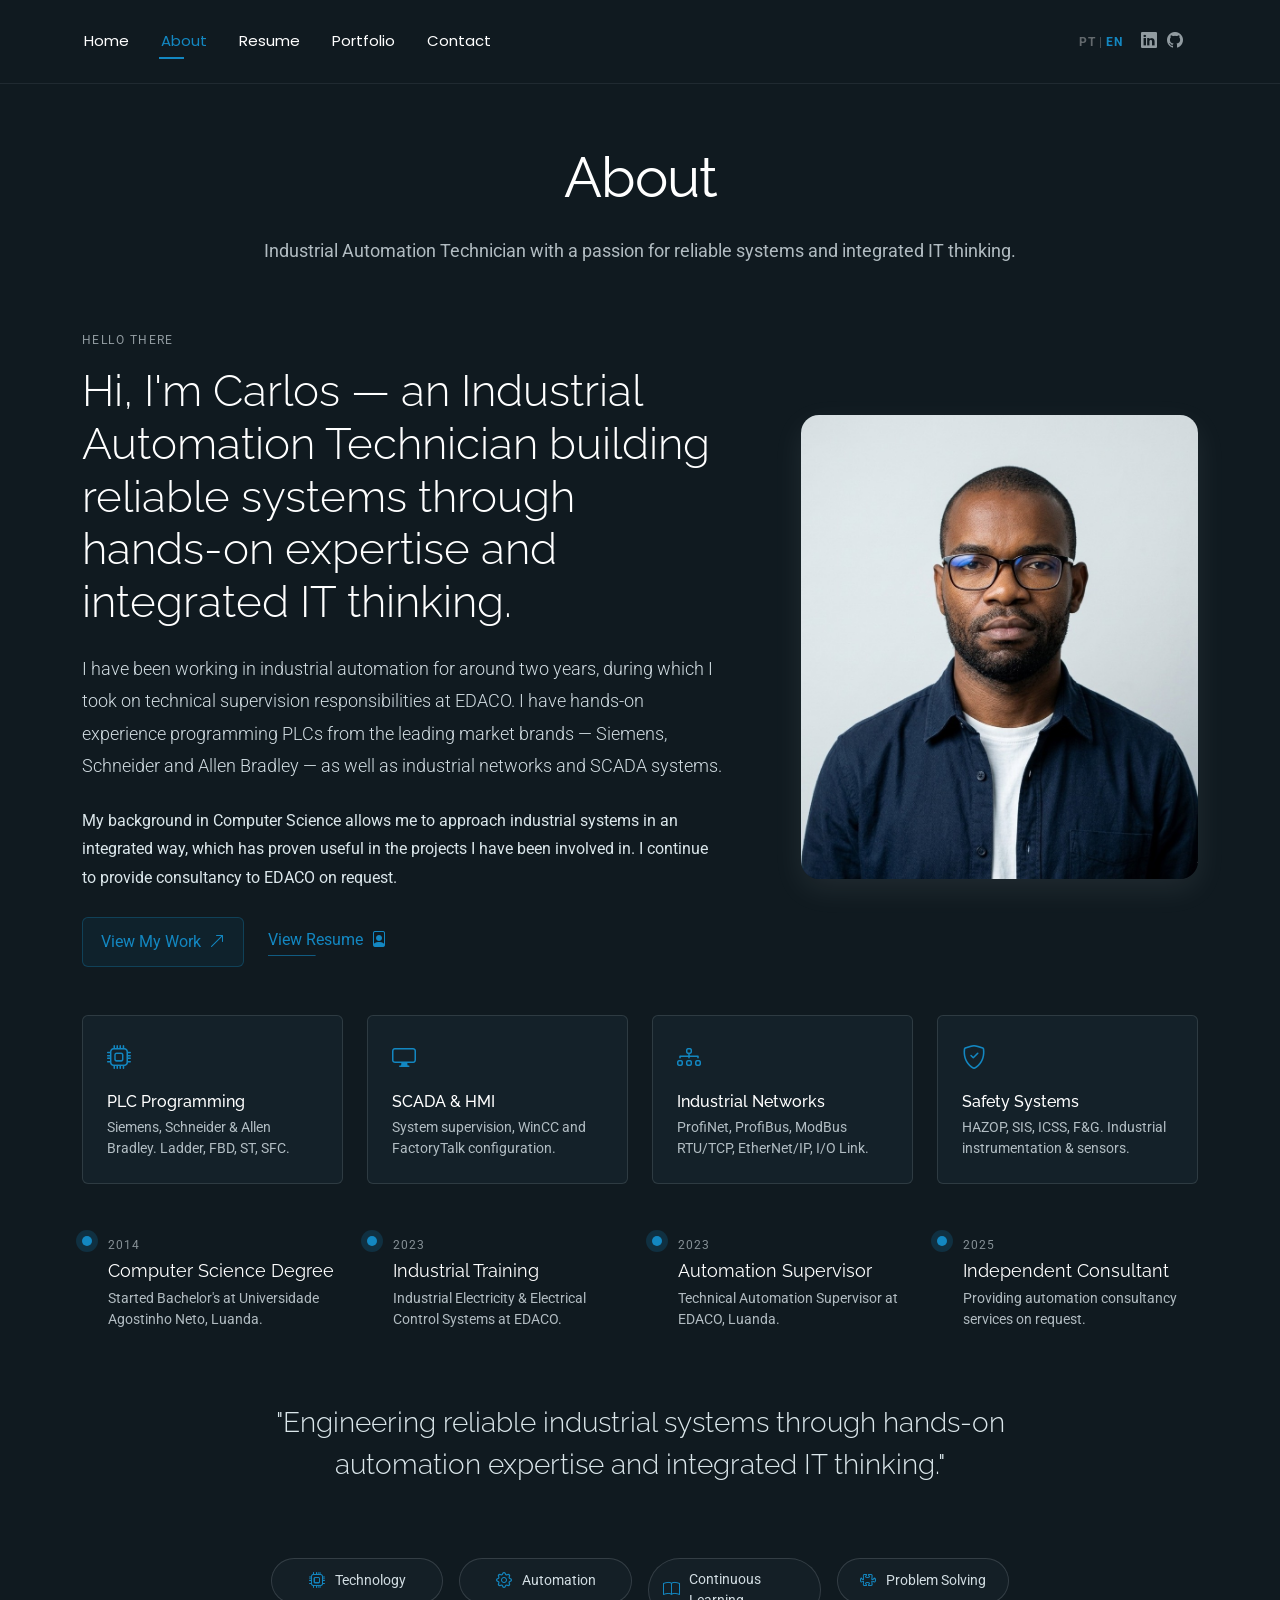
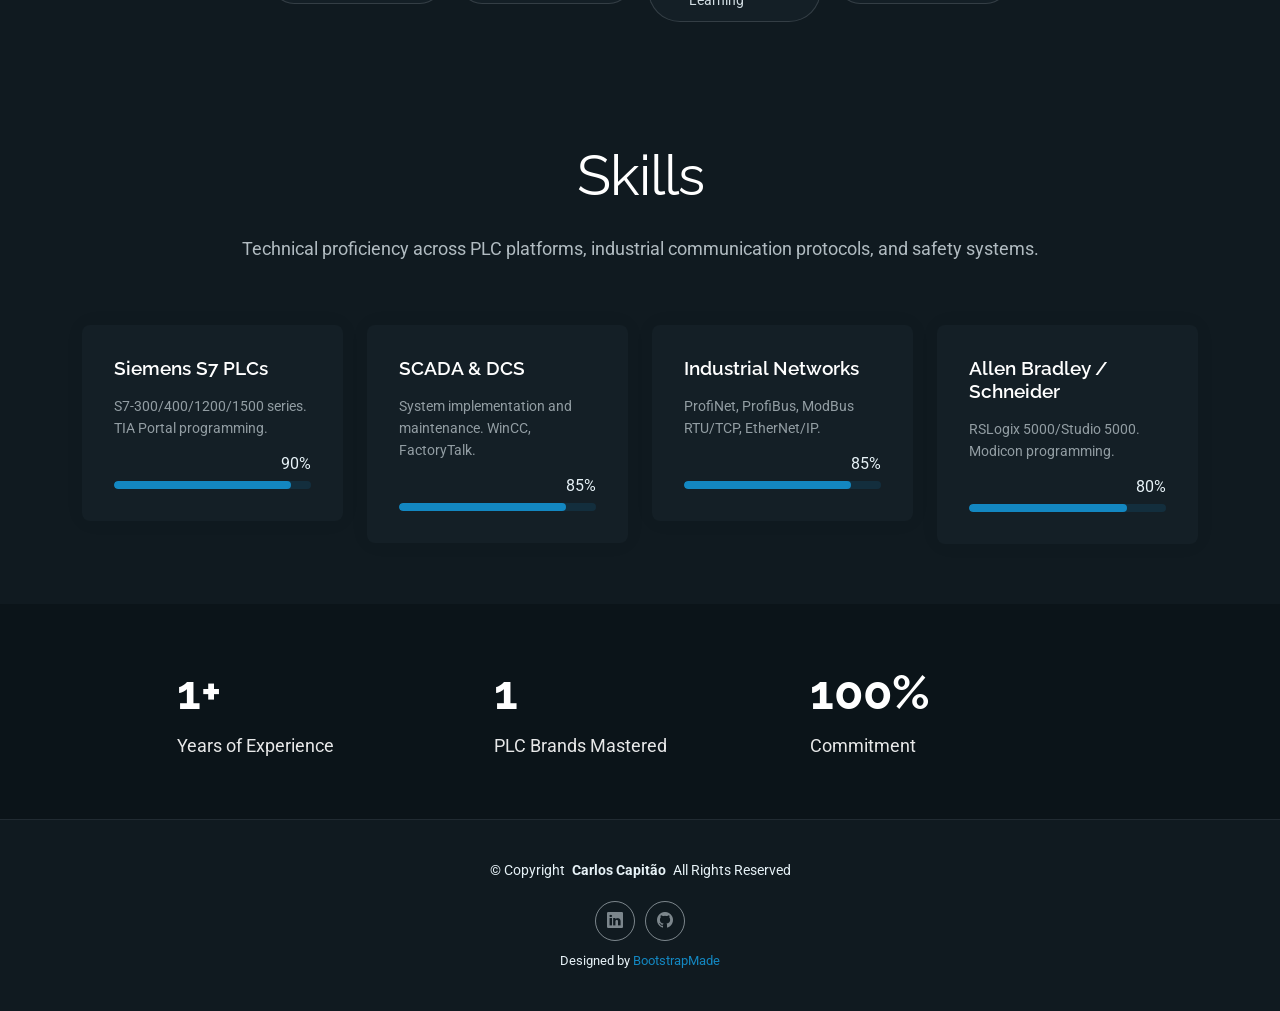
==== about.html @ f08cdab1 "Add new HTML pages for contact, index, portfolio, and resume sections with structured content and st" ====
<!DOCTYPE html>
<html lang="en" data-lang="en">

<head>
  <meta charset="utf-8">
  <meta content="width=device-width, initial-scale=1.0" name="viewport">
  <title>About – Carlos Capitão</title>
  <meta name="description" content="About Carlos Capitão – Industrial Automation Technician based in Luanda, Angola.">
  <meta name="keywords" content="Carlos Capitão, About, Industrial Automation, PLC, SCADA, Luanda">

  <!-- Favicons -->
  <link href="assets/img/favicon.png" rel="icon">
  <link href="assets/img/apple-touch-icon.png" rel="apple-touch-icon">

  <!-- Fonts -->
  <link href="https://fonts.googleapis.com" rel="preconnect">
  <link href="https://fonts.gstatic.com" rel="preconnect" crossorigin>
  <link href="https://fonts.googleapis.com/css2?family=Roboto:ital,wght@0,100;0,300;0,400;0,500;0,700;0,900;1,100;1,300;1,400;1,500;1,700;1,900&family=Poppins:ital,wght@0,100;0,200;0,300;0,400;0,500;0,600;0,700;0,800;0,900;1,100;1,200;1,300;1,400;1,500;1,600;1,700;1,800;1,900&family=Raleway:ital,wght@0,100;0,200;0,300;0,400;0,500;0,600;0,700;0,800;0,900;1,100;1,200;1,300;1,400;1,500;1,600;1,700;1,800;1,900&display=swap" rel="stylesheet">

  <!-- Vendor CSS Files -->
  <link href="assets/vendor/bootstrap/css/bootstrap.min.css" rel="stylesheet">
  <link href="assets/vendor/bootstrap-icons/bootstrap-icons.css" rel="stylesheet">
  <link href="assets/vendor/aos/aos.css" rel="stylesheet">
  <link href="assets/vendor/swiper/swiper-bundle.min.css" rel="stylesheet">
  <link href="assets/vendor/glightbox/css/glightbox.min.css" rel="stylesheet">

  <!-- Main CSS File -->
  <link href="assets/css/main.css" rel="stylesheet">
</head>

<body class="about-page">

  <header id="header" class="header d-flex align-items-center light-background sticky-top">
    <div class="container position-relative d-flex align-items-center justify-content-between">

      <nav id="navmenu" class="navmenu">
        <ul>
          <li><a href="index.html"><span data-en>Home</span><span data-pt>Início</span></a></li>
          <li><a href="about.html" class="active"><span data-en>About</span><span data-pt>Sobre</span></a></li>
          <li><a href="resume.html"><span data-en>Resume</span><span data-pt>Currículo</span></a></li>
          <li><a href="portfolio.html"><span data-en>Portfolio</span><span data-pt>Portfólio</span></a></li>
          <li><a href="contact.html"><span data-en>Contact</span><span data-pt>Contacto</span></a></li>
        </ul>
        <i class="mobile-nav-toggle d-xl-none bi bi-list"></i>
      </nav>

      <div class="header-social-links">
        <button class="lang-toggle" onclick="toggleLang()"><span class="lang-pt">PT</span><span class="lang-sep"> | </span><span class="lang-en">EN</span></button>
        <a href="https://linkedin.com/in/carlosccdomingos" class="linkedin" target="_blank" rel="noopener"><i class="bi bi-linkedin"></i></a>
        <a href="https://github.com/Carlos18Capitao" class="github" target="_blank" rel="noopener"><i class="bi bi-github"></i></a>
      </div>

    </div>
  </header>

  <main class="main">

    <!-- About Section -->
    <section id="about" class="about section">

      <!-- Section Title -->
      <div class="container section-title" data-aos="fade-up">
        <h2><span data-en>About</span><span data-pt>Sobre</span></h2>
        <p><span data-en>Industrial Automation Technician with a passion for reliable systems and integrated IT thinking.</span><span data-pt>Técnico de Automação Industrial com paixão por sistemas fiáveis e visão integrada de TI.</span></p>
      </div>

      <div class="container" data-aos="fade-up" data-aos-delay="100">

        <!-- Intro + Photo -->
        <div class="row align-items-center justify-content-between gy-5 mb-5">
          <div class="col-lg-7" data-aos="fade-right" data-aos-delay="150">
            <div class="intro-content">
              <span class="eyebrow"><span data-en>Hello there</span><span data-pt>Olá</span></span>
              <h2 class="headline">
                <span data-en>Hi, I'm Carlos — an Industrial Automation Technician building reliable systems through hands-on expertise and integrated IT thinking.</span>
                <span data-pt>Olá, sou o Carlos — Técnico de Automação Industrial que constrói sistemas fiáveis com experiência prática e visão integrada de TI.</span>
              </h2>
              <p class="lead">
                <span data-en>I have been working in industrial automation for around two years, during which I took on technical supervision responsibilities at EDACO. I have hands-on experience programming PLCs from the leading market brands — Siemens, Schneider and Allen Bradley — as well as industrial networks and SCADA systems.</span>
                <span data-pt>Trabalho em automação industrial há cerca de dois anos, durante os quais assumi responsabilidades de supervisão técnica na EDACO. Tenho experiência prática na programação de PLCs das principais marcas do mercado — Siemens, Schneider e Allen Bradley — bem como em redes industriais e sistemas SCADA.</span>
              </p>
              <p>
                <span data-en>My background in Computer Science allows me to approach industrial systems in an integrated way, which has proven useful in the projects I have been involved in. I continue to provide consultancy to EDACO on request.</span>
                <span data-pt>A minha formação em Ciências da Computação permite-me abordar sistemas industriais de forma integrada, o que tem sido útil nos projetos em que estive envolvido. Continuo a prestar consultoria à EDACO sob pedido.</span>
              </p>

              <div class="cta-group">
                <a href="portfolio.html" class="btn-ghost">
                  <span data-en>View My Work</span><span data-pt>Ver Projetos</span> <i class="bi bi-arrow-up-right"></i>
                </a>
                <a href="resume.html" class="link-underline">
                  <span data-en>View Resume</span><span data-pt>Ver Currículo</span> <i class="bi bi-file-person"></i>
                </a>
              </div>
            </div>
          </div>

          <div class="col-lg-5" data-aos="zoom-in" data-aos-delay="250">
            <figure class="profile-figure text-center text-lg-end">
              <img src="assets/img/profile/carlos-capitao.jpg" alt="Carlos Capitão" class="img-fluid profile-photo">
            </figure>
          </div>
        </div>
        <!-- End Intro + Photo -->

        <!-- Skills Grid -->
        <div class="mb-5">
          <div class="row g-4">
            <div class="col-6 col-md-4 col-lg-3" data-aos="fade-up" data-aos-delay="120">
              <div class="skill-item">
                <i class="bi bi-cpu"></i>
                <h3>PLC Programming</h3>
                <p><span data-en>Siemens, Schneider &amp; Allen Bradley. Ladder, FBD, ST, SFC.</span><span data-pt>Siemens, Schneider e Allen Bradley. Ladder, FBD, ST, SFC.</span></p>
              </div>
            </div>
            <div class="col-6 col-md-4 col-lg-3" data-aos="fade-up" data-aos-delay="180">
              <div class="skill-item">
                <i class="bi bi-display"></i>
                <h3>SCADA &amp; HMI</h3>
                <p><span data-en>System supervision, WinCC and FactoryTalk configuration.</span><span data-pt>Supervisão de sistemas, configuração WinCC e FactoryTalk.</span></p>
              </div>
            </div>
            <div class="col-6 col-md-4 col-lg-3" data-aos="fade-up" data-aos-delay="240">
              <div class="skill-item">
                <i class="bi bi-diagram-3"></i>
                <h3><span data-en>Industrial Networks</span><span data-pt>Redes Industriais</span></h3>
                <p>ProfiNet, ProfiBus, ModBus RTU/TCP, EtherNet/IP, I/O Link.</p>
              </div>
            </div>
            <div class="col-6 col-md-4 col-lg-3" data-aos="fade-up" data-aos-delay="300">
              <div class="skill-item">
                <i class="bi bi-shield-check"></i>
                <h3><span data-en>Safety Systems</span><span data-pt>Sistemas de Segurança</span></h3>
                <p>HAZOP, SIS, ICSS, F&amp;G. <span data-en>Industrial instrumentation &amp; sensors.</span><span data-pt>Instrumentação industrial e sensores.</span></p>
              </div>
            </div>
          </div>
        </div>
        <!-- End Skills Grid -->

        <!-- Journey Timeline -->
        <div class="mb-5">
          <div class="row g-4">
            <div class="col-md-6 col-lg-3" data-aos="fade-up" data-aos-delay="120">
              <article class="timeline-item">
                <span class="dot"></span>
                <time>2014</time>
                <h4><span data-en>Computer Science Degree</span><span data-pt>Licenciatura em Informática</span></h4>
                <p><span data-en>Started Bachelor's at Universidade Agostinho Neto, Luanda.</span><span data-pt>Início da Licenciatura na Universidade Agostinho Neto, Luanda.</span></p>
              </article>
            </div>
            <div class="col-md-6 col-lg-3" data-aos="fade-up" data-aos-delay="180">
              <article class="timeline-item">
                <span class="dot"></span>
                <time>2023</time>
                <h4><span data-en>Industrial Training</span><span data-pt>Formação Industrial</span></h4>
                <p><span data-en>Industrial Electricity &amp; Electrical Control Systems at EDACO.</span><span data-pt>Eletricidade Industrial e Sistemas de Controlo Elétrico na EDACO.</span></p>
              </article>
            </div>
            <div class="col-md-6 col-lg-3" data-aos="fade-up" data-aos-delay="240">
              <article class="timeline-item">
                <span class="dot"></span>
                <time>2023</time>
                <h4><span data-en>Automation Supervisor</span><span data-pt>Supervisor de Automação</span></h4>
                <p><span data-en>Technical Automation Supervisor at EDACO, Luanda.</span><span data-pt>Supervisor Técnico de Automação na EDACO, Luanda.</span></p>
              </article>
            </div>
            <div class="col-md-6 col-lg-3" data-aos="fade-up" data-aos-delay="300">
              <article class="timeline-item">
                <span class="dot"></span>
                <time>2025</time>
                <h4><span data-en>Independent Consultant</span><span data-pt>Consultor Independente</span></h4>
                <p><span data-en>Providing automation consultancy services on request.</span><span data-pt>Prestação de serviços de consultoria em automação sob pedido.</span></p>
              </article>
            </div>
          </div>
        </div>
        <!-- End Journey Timeline -->

        <!-- Quote -->
        <blockquote class="personal-quote text-center mb-5" data-aos="fade-down" data-aos-delay="200">
          <p>
            <span data-en>"Engineering reliable industrial systems through hands-on automation expertise and integrated IT thinking."</span>
            <span data-pt>"Construir sistemas industriais fiáveis com experiência prática em automação e visão integrada de TI."</span>
          </p>
        </blockquote>
        <!-- End Quote -->

        <!-- Fun Facts -->
        <div class="row g-3 justify-content-center">
          <div class="col-6 col-md-3 col-lg-2" data-aos="zoom-in" data-aos-delay="120">
            <div class="fact-pill">
              <i class="bi bi-cpu"></i>
              <span><span data-en>Technology</span><span data-pt>Tecnologia</span></span>
            </div>
          </div>
          <div class="col-6 col-md-3 col-lg-2" data-aos="zoom-in" data-aos-delay="160">
            <div class="fact-pill">
              <i class="bi bi-gear"></i>
              <span><span data-en>Automation</span><span data-pt>Automação</span></span>
            </div>
          </div>
          <div class="col-6 col-md-3 col-lg-2" data-aos="zoom-in" data-aos-delay="200">
            <div class="fact-pill">
              <i class="bi bi-book"></i>
              <span><span data-en>Continuous Learning</span><span data-pt>Aprendizagem</span></span>
            </div>
          </div>
          <div class="col-6 col-md-3 col-lg-2" data-aos="zoom-in" data-aos-delay="240">
            <div class="fact-pill">
              <i class="bi bi-puzzle"></i>
              <span><span data-en>Problem Solving</span><span data-pt>Resolução de Problemas</span></span>
            </div>
          </div>
        </div>
        <!-- End Fun Facts -->

      </div>

    </section><!-- /About Section -->

    <!-- Skills Section -->
    <section id="skills" class="skills section">

      <!-- Section Title -->
      <div class="container section-title" data-aos="fade-up">
        <h2><span data-en>Skills</span><span data-pt>Competências</span></h2>
        <p><span data-en>Technical proficiency across PLC platforms, industrial communication protocols, and safety systems.</span><span data-pt>Proficiência técnica em plataformas PLC, protocolos de comunicação industrial e sistemas de segurança.</span></p>
      </div>

      <div class="container" data-aos="fade-up" data-aos-delay="100">

        <div class="row g-4 skills-animation">

          <div class="col-md-6 col-lg-3" data-aos="fade-up" data-aos-delay="100">
            <div class="skill-box">
              <h3>Siemens S7 PLCs</h3>
              <p><span data-en>S7-300/400/1200/1500 series. TIA Portal programming.</span><span data-pt>Série S7-300/400/1200/1500. Programação em TIA Portal.</span></p>
              <span class="text-end d-block">90%</span>
              <div class="progress">
                <div class="progress-bar" role="progressbar" aria-valuenow="90" aria-valuemin="0" aria-valuemax="100"></div>
              </div>
            </div>
          </div>

          <div class="col-md-6 col-lg-3" data-aos="fade-up" data-aos-delay="200">
            <div class="skill-box">
              <h3>SCADA &amp; DCS</h3>
              <p><span data-en>System implementation and maintenance. WinCC, FactoryTalk.</span><span data-pt>Implementação e manutenção de sistemas. WinCC, FactoryTalk.</span></p>
              <span class="text-end d-block">85%</span>
              <div class="progress">
                <div class="progress-bar" role="progressbar" aria-valuenow="85" aria-valuemin="0" aria-valuemax="100"></div>
              </div>
            </div>
          </div>

          <div class="col-md-6 col-lg-3" data-aos="fade-up" data-aos-delay="300">
            <div class="skill-box">
              <h3><span data-en>Industrial Networks</span><span data-pt>Redes Industriais</span></h3>
              <p>ProfiNet, ProfiBus, ModBus RTU/TCP, EtherNet/IP.</p>
              <span class="text-end d-block">85%</span>
              <div class="progress">
                <div class="progress-bar" role="progressbar" aria-valuenow="85" aria-valuemin="0" aria-valuemax="100"></div>
              </div>
            </div>
          </div>

          <div class="col-md-6 col-lg-3" data-aos="fade-up" data-aos-delay="400">
            <div class="skill-box">
              <h3>Allen Bradley / Schneider</h3>
              <p><span data-en>RSLogix 5000/Studio 5000. Modicon programming.</span><span data-pt>RSLogix 5000/Studio 5000. Programação Modicon.</span></p>
              <span class="text-end d-block">80%</span>
              <div class="progress">
                <div class="progress-bar" role="progressbar" aria-valuenow="80" aria-valuemin="0" aria-valuemax="100"></div>
              </div>
            </div>
          </div>

        </div>

      </div>

    </section><!-- /Skills Section -->

    <!-- Stats Section -->
    <section id="stats" class="stats section dark-background">

      <div class="container" data-aos="fade-up" data-aos-delay="100">

        <div class="row align-items-center justify-content-center">
          <div class="col-lg-10">
            <div class="row counters">
              <div class="col-md-4" data-aos="fade-up" data-aos-delay="200">
                <h2><span data-purecounter-start="0" data-purecounter-end="2" data-purecounter-duration="1" class="purecounter"></span>+</h2>
                <p><span data-en>Years of Experience</span><span data-pt>Anos de Experiência</span></p>
              </div>
              <div class="col-md-4" data-aos="fade-up" data-aos-delay="300">
                <h2><span data-purecounter-start="0" data-purecounter-end="3" data-purecounter-duration="1" class="purecounter"></span></h2>
                <p><span data-en>PLC Brands Mastered</span><span data-pt>Marcas de PLC Dominadas</span></p>
              </div>
              <div class="col-md-4" data-aos="fade-up" data-aos-delay="400">
                <h2>100%</h2>
                <p><span data-en>Commitment</span><span data-pt>Dedicação</span></p>
              </div>
            </div>
          </div>
        </div>

      </div>

    </section><!-- /Stats Section -->

  </main>

  <footer id="footer" class="footer">

    <div class="container">
      <div class="copyright text-center">
        <p>© <span>Copyright</span> <strong class="px-1 sitename">Carlos Capitão</strong> <span>All Rights Reserved</span></p>
      </div>
      <div class="social-links d-flex justify-content-center">
        <a href="https://linkedin.com/in/carlosccdomingos" target="_blank" rel="noopener"><i class="bi bi-linkedin"></i></a>
        <a href="https://github.com/Carlos18Capitao" target="_blank" rel="noopener"><i class="bi bi-github"></i></a>
      </div>
      <div class="credits">
        Designed by <a href="https://bootstrapmade.com/">BootstrapMade</a>
      </div>
    </div>

  </footer>

  <!-- Scroll Top -->
  <a href="#" id="scroll-top" class="scroll-top d-flex align-items-center justify-content-center"><i class="bi bi-arrow-up-short"></i></a>

  <!-- Preloader -->
  <div id="preloader"></div>

  <!-- Vendor JS Files -->
  <script src="assets/vendor/bootstrap/js/bootstrap.bundle.min.js"></script>
  <script src="assets/vendor/aos/aos.js"></script>
  <script src="assets/vendor/typed.js/typed.umd.js"></script>
  <script src="assets/vendor/waypoints/noframework.waypoints.js"></script>
  <script src="assets/vendor/purecounter/purecounter_vanilla.js"></script>
  <script src="assets/vendor/swiper/swiper-bundle.min.js"></script>
  <script src="assets/vendor/imagesloaded/imagesloaded.pkgd.min.js"></script>
  <script src="assets/vendor/isotope-layout/isotope.pkgd.min.js"></script>
  <script src="assets/vendor/glightbox/js/glightbox.min.js"></script>

  <!-- Main JS File -->
  <script src="assets/js/main.js"></script>

</body>

</html>
---- assets/css/main.css ----
/**
* Template Name: FolioOne
* Template URL: https://bootstrapmade.com/folioone-bootstrap-portfolio-website-template/
* Updated: Aug 23 2025 with Bootstrap v5.3.7
* Author: BootstrapMade.com
* License: https://bootstrapmade.com/license/
*/

/*--------------------------------------------------------------
# Font & Color Variables
# Help: https://bootstrapmade.com/color-system/
--------------------------------------------------------------*/
/* Fonts */
:root {
  --default-font: "Roboto",  system-ui, -apple-system, "Segoe UI", Roboto, "Helvetica Neue", Arial, "Noto Sans", "Liberation Sans", sans-serif, "Apple Color Emoji", "Segoe UI Emoji", "Segoe UI Symbol", "Noto Color Emoji";
  --heading-font: "Raleway",  sans-serif;
  --nav-font: "Poppins",  sans-serif;
}

/* Global Colors - The following color variables are used throughout the website. Updating them here will change the color scheme of the entire website */
:root { 
  --background-color: #101a20; /* Background color for the entire website, including individual sections */
  --default-color: #e7f2f7; /* Default color used for the majority of the text content across the entire website */
  --heading-color: #ffffff; /* Color for headings, subheadings and title throughout the website */
  --accent-color: #1387c1; /* Accent color that represents your brand on the website. It's used for buttons, links, and other elements that need to stand out */
  --surface-color: #141f26; /* The surface color is used as a background of boxed elements within sections, such as cards, icon boxes, or other elements that require a visual separation from the global background. */
  --contrast-color: #ffffff; /* Contrast color for text, ensuring readability against backgrounds of accent, heading, or default colors. */
}

/* Nav Menu Colors - The following color variables are used specifically for the navigation menu. They are separate from the global colors to allow for more customization options */
:root {
  --nav-color: #ffffff;  /* The default color of the main navmenu links */
  --nav-hover-color: #1387c1; /* Applied to main navmenu links when they are hovered over or active */
  --nav-mobile-background-color: #213642; /* Used as the background color for mobile navigation menu */
  --nav-dropdown-background-color: #051117; /* Used as the background color for dropdown items that appear when hovering over primary navigation items */
  --nav-dropdown-color: #e7f2f7; /* Used for navigation links of the dropdown items in the navigation menu. */
  --nav-dropdown-hover-color: #1387c1; /* Similar to --nav-hover-color, this color is applied to dropdown navigation links when they are hovered over. */
}

/* Color Presets - These classes override global colors when applied to any section or element, providing reuse of the sam color scheme. */

.light-background {
  --background-color: #142027;
  --surface-color: #325264;
}

.dark-background {
  --background-color: #0b1419;
  --default-color: #ffffff;
  --heading-color: #ffffff;
  --surface-color: #252525;
  --contrast-color: #ffffff;
}

/* Smooth scroll */
:root {
  scroll-behavior: smooth;
}

/*--------------------------------------------------------------
# General Styling & Shared Classes
--------------------------------------------------------------*/
body {
  color: var(--default-color);
  background-color: var(--background-color);
  font-family: var(--default-font);
}

a {
  color: var(--accent-color);
  text-decoration: none;
  transition: 0.3s;
}

a:hover {
  color: color-mix(in srgb, var(--accent-color), transparent 25%);
  text-decoration: none;
}

h1,
h2,
h3,
h4,
h5,
h6 {
  color: var(--heading-color);
  font-family: var(--heading-font);
}

/* PHP Email Form Messages
------------------------------*/
.php-email-form .error-message {
  display: none;
  background: #df1529;
  color: #ffffff;
  text-align: left;
  padding: 15px;
  margin-bottom: 24px;
  font-weight: 600;
}

.php-email-form .sent-message {
  display: none;
  color: #ffffff;
  background: #059652;
  text-align: center;
  padding: 15px;
  margin-bottom: 24px;
  font-weight: 600;
}

.php-email-form .loading {
  display: none;
  background: var(--surface-color);
  text-align: center;
  padding: 15px;
  margin-bottom: 24px;
}

.php-email-form .loading:before {
  content: "";
  display: inline-block;
  border-radius: 50%;
  width: 24px;
  height: 24px;
  margin: 0 10px -6px 0;
  border: 3px solid var(--accent-color);
  border-top-color: var(--surface-color);
  animation: php-email-form-loading 1s linear infinite;
}

@keyframes php-email-form-loading {
  0% {
    transform: rotate(0deg);
  }

  100% {
    transform: rotate(360deg);
  }
}

/*--------------------------------------------------------------
# Global Header
--------------------------------------------------------------*/
.header {
  --background-color: rgba(255, 255, 255, 0);
  color: var(--default-color);
  background-color: var(--background-color);
  padding: 15px 0;
  transition: all 0.5s;
  z-index: 997;
  border-bottom: 1px solid color-mix(in srgb, var(--default-color), transparent 92%);
}

.header .logo {
  line-height: 1;
}

.header .logo img {
  max-height: 36px;
  margin-right: 8px;
}

.header .logo h1 {
  font-size: 32px;
  margin: 0;
  font-weight: 400;
  color: var(--heading-color);
}

.header .header-social-links {
  padding-right: 15px;
}

.header .header-social-links a {
  color: color-mix(in srgb, var(--default-color), transparent 40%);
  padding-left: 6px;
  display: inline-block;
  transition: 0.3s;
  font-size: 16px;
}

.header .header-social-links a:hover {
  color: var(--default-color);
}

.header .header-social-links a i {
  line-height: 0px;
}

@media (max-width: 1200px) {
  .header .logo {
    order: 1;
  }

  .header .header-social-links {
    order: 2;
  }

  .header .navmenu {
    order: 3;
  }
}

/* Global Header on Scroll
------------------------------*/
.scrolled .header {
  --background-color: rgba(16, 26, 32, 0.9);
}

/*--------------------------------------------------------------
# Navigation Menu
--------------------------------------------------------------*/
/* Desktop Navigation */
@media (min-width: 1200px) {
  .navmenu {
    padding: 0;
  }

  .navmenu ul {
    margin: 0;
    padding: 0;
    display: flex;
    list-style: none;
    align-items: center;
  }

  .navmenu li {
    position: relative;
  }

  .navmenu>ul>li {
    white-space: nowrap;
    padding: 15px 28px 15px 0;
  }

  .navmenu>ul>li:last-child {
    padding-right: 0;
  }

  .navmenu a,
  .navmenu a:focus {
    color: var(--nav-color);
    font-size: 15px;
    padding: 0 2px;
    font-family: var(--nav-font);
    font-weight: 400;
    display: flex;
    align-items: center;
    justify-content: space-between;
    white-space: nowrap;
    transition: 0.3s;
    position: relative;
  }

  .navmenu a i,
  .navmenu a:focus i {
    font-size: 12px;
    line-height: 0;
    margin-left: 5px;
    transition: 0.3s;
  }

  .navmenu>ul>li>a:before {
    content: "";
    position: absolute;
    height: 2px;
    bottom: -6px;
    left: 0;
    background-color: var(--nav-hover-color);
    visibility: hidden;
    width: 0px;
    transition: all 0.3s ease-in-out 0s;
  }

  .navmenu a:hover:before,
  .navmenu li:hover>a:before,
  .navmenu .active:before {
    visibility: visible;
    width: 25px;
  }

  .navmenu li:hover>a,
  .navmenu .active,
  .navmenu .active:focus {
    color: var(--nav-hover-color);
  }

  .navmenu .dropdown ul {
    margin: 0;
    padding: 10px 0;
    background: var(--nav-dropdown-background-color);
    display: block;
    position: absolute;
    visibility: hidden;
    left: -5px;
    top: 130%;
    opacity: 0;
    transition: 0.3s;
    border-radius: 4px;
    z-index: 99;
    box-shadow: 0px 0px 30px rgba(0, 0, 0, 0.1);
  }

  .navmenu .dropdown ul li {
    min-width: 200px;
  }

  .navmenu .dropdown ul a {
    padding: 10px 20px;
    font-size: 15px;
    text-transform: none;
    color: var(--nav-dropdown-color);
  }

  .navmenu .dropdown ul a i {
    font-size: 12px;
  }

  .navmenu .dropdown ul a:hover,
  .navmenu .dropdown ul .active:hover,
  .navmenu .dropdown ul li:hover>a {
    color: var(--nav-dropdown-hover-color);
  }

  .navmenu .dropdown:hover>ul {
    opacity: 1;
    top: 100%;
    visibility: visible;
  }

  .navmenu .dropdown .dropdown ul {
    top: 0;
    left: -90%;
    visibility: hidden;
  }

  .navmenu .dropdown .dropdown:hover>ul {
    opacity: 1;
    top: 0;
    left: -100%;
    visibility: visible;
  }
}

/* Mobile Navigation */
@media (max-width: 1199px) {
  .mobile-nav-toggle {
    color: var(--nav-color);
    font-size: 28px;
    line-height: 0;
    margin-right: 10px;
    cursor: pointer;
    transition: color 0.3s;
  }

  .navmenu {
    padding: 0;
    z-index: 9997;
  }

  .navmenu ul {
    display: none;
    list-style: none;
    position: absolute;
    inset: 60px 20px 20px 20px;
    padding: 10px 0;
    margin: 0;
    border-radius: 6px;
    background-color: var(--nav-mobile-background-color);
    border: 1px solid color-mix(in srgb, var(--default-color), transparent 90%);
    box-shadow: none;
    overflow-y: auto;
    transition: 0.3s;
    z-index: 9998;
  }

  .navmenu a,
  .navmenu a:focus {
    color: var(--nav-dropdown-color);
    padding: 10px 20px;
    font-family: var(--nav-font);
    font-size: 17px;
    font-weight: 500;
    display: flex;
    align-items: center;
    justify-content: space-between;
    white-space: nowrap;
    transition: 0.3s;
  }

  .navmenu a i,
  .navmenu a:focus i {
    font-size: 12px;
    line-height: 0;
    margin-left: 5px;
    width: 30px;
    height: 30px;
    display: flex;
    align-items: center;
    justify-content: center;
    border-radius: 50%;
    transition: 0.3s;
    background-color: color-mix(in srgb, var(--accent-color), transparent 90%);
  }

  .navmenu a i:hover,
  .navmenu a:focus i:hover {
    background-color: var(--accent-color);
    color: var(--contrast-color);
  }

  .navmenu a:hover,
  .navmenu .active,
  .navmenu .active:focus {
    color: var(--nav-dropdown-hover-color);
  }

  .navmenu .active i,
  .navmenu .active:focus i {
    background-color: var(--accent-color);
    color: var(--contrast-color);
    transform: rotate(180deg);
  }

  .navmenu .dropdown ul {
    position: static;
    display: none;
    z-index: 99;
    padding: 10px 0;
    margin: 10px 20px;
    background-color: var(--nav-dropdown-background-color);
    transition: all 0.5s ease-in-out;
  }

  .navmenu .dropdown ul ul {
    background-color: rgba(33, 37, 41, 0.1);
  }

  .navmenu .dropdown>.dropdown-active {
    display: block;
    background-color: rgba(33, 37, 41, 0.03);
  }

  .mobile-nav-active {
    overflow: hidden;
  }

  .mobile-nav-active .mobile-nav-toggle {
    color: #fff;
    position: absolute;
    font-size: 32px;
    top: 15px;
    right: 15px;
    margin-right: 0;
    z-index: 9999;
  }

  .mobile-nav-active .navmenu {
    position: fixed;
    overflow: hidden;
    inset: 0;
    background: rgba(33, 37, 41, 0.8);
    transition: 0.3s;
  }

  .mobile-nav-active .navmenu>ul {
    display: block;
  }
}

/*--------------------------------------------------------------
# Global Footer
--------------------------------------------------------------*/
.footer {
  color: var(--default-color);
  background-color: var(--background-color);
  font-size: 14px;
  padding: 40px 0;
  position: relative;
  border-top: 1px solid color-mix(in srgb, var(--default-color), transparent 92%);
}

.footer .copyright p {
  margin-bottom: 0;
}

.footer .social-links {
  margin-top: 20px;
}

.footer .social-links a {
  display: flex;
  align-items: center;
  justify-content: center;
  width: 40px;
  height: 40px;
  border-radius: 50%;
  border: 1px solid color-mix(in srgb, var(--default-color), transparent 50%);
  font-size: 16px;
  color: color-mix(in srgb, var(--default-color), transparent 50%);
  margin: 0 5px;
  transition: 0.3s;
}

.footer .social-links a:hover {
  color: var(--accent-color);
  border-color: var(--accent-color);
}

.footer .credits {
  margin-top: 10px;
  font-size: 13px;
  text-align: center;
}

/*--------------------------------------------------------------
# Preloader
--------------------------------------------------------------*/
#preloader {
  position: fixed;
  inset: 0;
  z-index: 9999;
  overflow: hidden;
  background-color: var(--background-color);
  transition: all 0.6s ease-out;
  width: 100%;
  height: 100vh;
}

#preloader:before,
#preloader:after {
  content: "";
  position: absolute;
  border: 4px solid var(--accent-color);
  border-radius: 50%;
  animation: animate-preloader 2s cubic-bezier(0, 0.2, 0.8, 1) infinite;
}

#preloader:after {
  animation-delay: -0.5s;
}

@keyframes animate-preloader {
  0% {
    width: 10px;
    height: 10px;
    top: calc(50% - 5px);
    left: calc(50% - 5px);
    opacity: 1;
  }

  100% {
    width: 72px;
    height: 72px;
    top: calc(50% - 36px);
    left: calc(50% - 36px);
    opacity: 0;
  }
}

/*--------------------------------------------------------------
# Scroll Top Button
--------------------------------------------------------------*/
.scroll-top {
  position: fixed;
  visibility: hidden;
  opacity: 0;
  right: 15px;
  bottom: -15px;
  z-index: 99999;
  background-color: var(--accent-color);
  width: 44px;
  height: 44px;
  border-radius: 50px;
  transition: all 0.4s;
}

.scroll-top i {
  font-size: 24px;
  color: var(--contrast-color);
  line-height: 0;
}

.scroll-top:hover {
  background-color: color-mix(in srgb, var(--accent-color), transparent 20%);
  color: var(--contrast-color);
}

.scroll-top.active {
  visibility: visible;
  opacity: 1;
  bottom: 15px;
}

/*--------------------------------------------------------------
# Disable aos animation delay on mobile devices
--------------------------------------------------------------*/
@media screen and (max-width: 768px) {
  [data-aos-delay] {
    transition-delay: 0 !important;
  }
}

/*--------------------------------------------------------------
# Global Page Titles & Breadcrumbs
--------------------------------------------------------------*/
.page-title {
  color: var(--default-color);
  background-color: var(--background-color);
  position: relative;
}

.page-title .heading {
  padding: 80px 0;
  border-top: 1px solid color-mix(in srgb, var(--default-color), transparent 90%);
}

.page-title .heading h1 {
  font-size: 38px;
  font-weight: 700;
}

.page-title nav {
  background-color: color-mix(in srgb, var(--default-color), transparent 96%);
  padding: 20px 0;
}

.page-title nav ol {
  display: flex;
  flex-wrap: wrap;
  list-style: none;
  padding: 0;
  margin: 0;
  font-size: 16px;
  font-weight: 400;
}

.page-title nav ol li+li {
  padding-left: 10px;
}

.page-title nav ol li+li::before {
  content: "/";
  display: inline-block;
  padding-right: 10px;
  color: color-mix(in srgb, var(--default-color), transparent 70%);
}

/*--------------------------------------------------------------
# Global Sections
--------------------------------------------------------------*/
section,
.section {
  color: var(--default-color);
  background-color: var(--background-color);
  padding: 60px 0;
  scroll-margin-top: 100px;
  overflow: clip;
}

@media (max-width: 1199px) {

  section,
  .section {
    scroll-margin-top: 66px;
  }
}

/*--------------------------------------------------------------
# Global Section Titles
--------------------------------------------------------------*/
.section-title {
  text-align: center;
  padding-bottom: 60px;
  position: relative;
}

.section-title h2 {
  font-size: 3.5rem;
  font-weight: 400;
  line-height: 1.2;
  color: var(--heading-color);
  margin-bottom: 1.5rem;
  letter-spacing: -1px;
}

@media (max-width: 768px) {
  .section-title h2 {
    font-size: 2.5rem;
  }
}

.section-title p {
  font-size: 1.125rem;
  line-height: 1.8;
  color: color-mix(in srgb, var(--default-color), transparent 25%);
  max-width: 900px;
  margin: 0 auto;
  text-wrap: balance;
}

/*--------------------------------------------------------------
# Hero Section
--------------------------------------------------------------*/
.hero {
  padding: 80px 0;
  min-height: 100vh;
  display: flex;
  align-items: center;
}

.hero .hero-content h1 {
  font-size: 3.5rem;
  font-weight: 700;
  margin-bottom: 1rem;
  line-height: 1.2;
}

.hero .hero-content h1 .highlight {
  color: var(--accent-color);
  position: relative;
}

.hero .hero-content h1 .highlight::after {
  content: "";
  position: absolute;
  bottom: 0;
  left: 0;
  width: 100%;
  height: 3px;
  background: linear-gradient(90deg, var(--accent-color), color-mix(in srgb, var(--accent-color), transparent 50%));
  border-radius: 2px;
}

@media (max-width: 768px) {
  .hero .hero-content h1 {
    font-size: 2.5rem;
  }
}

.hero .hero-content h2 {
  font-size: 1.5rem;
  font-weight: 400;
  margin-bottom: 2rem;
  color: color-mix(in srgb, var(--default-color), transparent 20%);
}

.hero .hero-content h2 .typed {
  color: var(--accent-color);
  font-weight: 600;
}

@media (max-width: 768px) {
  .hero .hero-content h2 {
    font-size: 1.25rem;
  }
}

.hero .hero-content p {
  font-size: 1.1rem;
  line-height: 1.6;
  margin-bottom: 2.5rem;
  color: color-mix(in srgb, var(--default-color), transparent 30%);
}

.hero .hero-actions {
  display: flex;
  gap: 1rem;
  margin-bottom: 3rem;
}

.hero .hero-actions .btn {
  padding: 12px 30px;
  border-radius: 50px;
  font-weight: 600;
  text-decoration: none;
  transition: all 0.3s ease;
  border: 2px solid;
}

.hero .hero-actions .btn.btn-primary {
  background: var(--accent-color);
  color: var(--contrast-color);
  border-color: var(--accent-color);
}

.hero .hero-actions .btn.btn-primary:hover {
  background: color-mix(in srgb, var(--accent-color), black 15%);
  border-color: color-mix(in srgb, var(--accent-color), black 15%);
  transform: translateY(-2px);
}

.hero .hero-actions .btn.btn-outline {
  background: transparent;
  color: var(--accent-color);
  border-color: var(--accent-color);
}

.hero .hero-actions .btn.btn-outline:hover {
  transform: translateY(-2px);
}

@media (max-width: 576px) {
  .hero .hero-actions {
    flex-direction: column;
  }

  .hero .hero-actions .btn {
    text-align: center;
  }
}

.hero .social-links {
  display: flex;
  gap: 1rem;
}

.hero .social-links a {
  width: 45px;
  height: 45px;
  background: var(--surface-color);
  border-radius: 50%;
  display: flex;
  align-items: center;
  justify-content: center;
  color: var(--default-color);
  font-size: 1.2rem;
  transition: all 0.3s ease;
}

.hero .social-links a:hover {
  background: var(--accent-color);
  color: var(--contrast-color);
  transform: translateY(-3px);
  box-shadow: 0 8px 25px color-mix(in srgb, var(--accent-color), transparent 70%);
}

.hero .hero-image {
  position: relative;
}

.hero .hero-image .image-wrapper {
  position: relative;
  max-width: 450px;
  margin: 0 auto;
}

.hero .hero-image .image-wrapper img {
  border-radius: 20px;
  box-shadow: 0 5px 15px color-mix(in srgb, var(--default-color), transparent 95%);
  transition: transform 0.3s ease;
}

.hero .hero-image .image-wrapper img:hover {
  transform: scale(1.02);
}

.hero .hero-image .floating-elements {
  position: absolute;
  top: 0;
  left: 0;
  right: 0;
  bottom: 0;
  pointer-events: none;
}

.hero .hero-image .floating-elements .floating-card {
  position: absolute;
  background: var(--surface-color);
  padding: 15px 20px;
  border-radius: 15px;
  box-shadow: 0 10px 30px color-mix(in srgb, var(--default-color), transparent 90%);
  display: flex;
  align-items: center;
  gap: 10px;
  font-weight: 600;
  animation: float 3s ease-in-out infinite;
}

.hero .hero-image .floating-elements .floating-card i {
  font-size: 1.5rem;
  color: var(--accent-color);
}

.hero .hero-image .floating-elements .floating-card.design {
  top: 10%;
  right: -10%;
  animation-delay: 0s;
}

.hero .hero-image .floating-elements .floating-card.code {
  bottom: 30%;
  left: -15%;
  animation-delay: 1s;
}

.hero .hero-image .floating-elements .floating-card.creativity {
  top: 60%;
  right: -5%;
  animation-delay: 2s;
}

@media (max-width: 992px) {
  .hero .hero-image .floating-elements .floating-card {
    display: none;
  }
}

@keyframes float {

  0%,
  100% {
    transform: translateY(0px);
  }

  50% {
    transform: translateY(-10px);
  }
}

@media (max-width: 992px) {
  .hero .hero-content {
    text-align: center;
    margin-bottom: 3rem;
  }
}

/*--------------------------------------------------------------
# About Section
--------------------------------------------------------------*/
.about .intro-content .eyebrow {
  display: inline-block;
  letter-spacing: 0.12em;
  text-transform: uppercase;
  font-size: 12px;
  color: color-mix(in srgb, var(--default-color), transparent 40%);
  margin-bottom: 16px;
}

.about .intro-content .headline {
  font-family: var(--heading-font);
  font-weight: 300;
  line-height: 1.2;
  font-size: clamp(28px, 4vw, 44px);
  margin: 0 0 24px 0;
}

.about .intro-content .lead {
  font-size: 18px;
  line-height: 1.8;
  color: color-mix(in srgb, var(--default-color), transparent 10%);
  margin-bottom: 24px;
}

.about .intro-content p {
  line-height: 1.8;
  margin-bottom: 24px;
  color: color-mix(in srgb, var(--default-color), transparent 5%);
}

.about .intro-content .cta-group {
  display: flex;
  gap: 24px;
  align-items: center;
  margin-top: 24px;
}

.about .intro-content .cta-group .btn-ghost {
  display: inline-flex;
  align-items: center;
  gap: 8px;
  padding: 12px 18px;
  border-radius: 6px;
  color: var(--accent-color);
  background: color-mix(in srgb, var(--accent-color), transparent 92%);
  border: 1px solid color-mix(in srgb, var(--accent-color), transparent 70%);
  transition: 0.3s ease-in-out;
}

.about .intro-content .cta-group .btn-ghost:hover,
.about .intro-content .cta-group .btn-ghost:focus {
  color: var(--contrast-color);
  background: var(--accent-color);
  border-color: var(--accent-color);
  outline: none;
  box-shadow: 0 0 0 3px color-mix(in srgb, var(--accent-color), transparent 70%);
}

.about .intro-content .cta-group .link-underline {
  display: inline-flex;
  align-items: center;
  gap: 8px;
  position: relative;
  color: var(--accent-color);
  padding-bottom: 4px;
  transition: 0.3s ease-in-out;
}

.about .intro-content .cta-group .link-underline::after {
  content: "";
  position: absolute;
  left: 0;
  right: 0;
  bottom: 0;
  height: 1px;
  background: color-mix(in srgb, var(--accent-color), transparent 40%);
  transform: scaleX(0.4);
  transform-origin: left;
  transition: 0.3s ease-in-out;
}

.about .intro-content .cta-group .link-underline:hover,
.about .intro-content .cta-group .link-underline:focus {
  color: color-mix(in srgb, var(--accent-color), transparent 10%);
  outline: none;
}

.about .intro-content .cta-group .link-underline:hover::after,
.about .intro-content .cta-group .link-underline:focus::after {
  transform: scaleX(1);
}

.about .profile-figure {
  margin: 0;
}

.about .profile-figure .profile-photo {
  width: 88%;
  max-width: 440px;
  border-radius: 18px;
  box-shadow: 0 10px 30px color-mix(in srgb, var(--default-color), transparent 92%);
  transform: translateY(0);
  transition: transform 0.3s ease-in-out;
}

.about .profile-figure .profile-caption {
  margin-top: 24px;
  display: flex;
  align-items: center;
  justify-content: center;
}

.about .profile-figure .profile-caption .meta {
  font-size: 14px;
  color: color-mix(in srgb, var(--default-color), transparent 20%);
}

.about .profile-figure .profile-caption .meta .funfact {
  font-size: 13px;
  margin-top: 4px;
  color: color-mix(in srgb, var(--default-color), transparent 35%);
}

.about .profile-figure:hover .profile-photo {
  transform: translateY(-4px);
}

.about .skill-item {
  padding: 24px;
  border-radius: 6px;
  transition: 0.3s ease-in-out;
  background: color-mix(in srgb, var(--surface-color), var(--accent-color) 2%);
  border: 1px solid color-mix(in srgb, var(--default-color), transparent 88%);
  height: 100%;
}

.about .skill-item i {
  font-size: 24px;
  color: var(--accent-color);
  margin-bottom: 16px;
  display: inline-block;
}

.about .skill-item h3 {
  font-size: 16px;
  margin-bottom: 6px;
  font-weight: 500;
}

.about .skill-item p {
  margin: 0;
  font-size: 14px;
  color: color-mix(in srgb, var(--default-color), transparent 25%);
}

.about .skill-item:hover {
  transform: translateY(-3px);
  border-color: color-mix(in srgb, var(--accent-color), transparent 60%);
  box-shadow: 0 10px 30px color-mix(in srgb, var(--default-color), transparent 92%);
}

.about .timeline-item {
  position: relative;
  padding-left: 26px;
}

.about .timeline-item time {
  display: inline-block;
  font-size: 12px;
  letter-spacing: 0.08em;
  text-transform: uppercase;
  color: color-mix(in srgb, var(--default-color), transparent 45%);
  margin-bottom: 6px;
}

.about .timeline-item h4 {
  font-size: 18px;
  font-weight: 400;
  margin: 0 0 6px;
}

.about .timeline-item p {
  font-size: 14px;
  color: color-mix(in srgb, var(--default-color), transparent 25%);
  margin: 0;
}

.about .timeline-item .dot {
  position: absolute;
  left: 0;
  top: 4px;
  width: 10px;
  height: 10px;
  border-radius: 50%;
  background: var(--accent-color);
  box-shadow: 0 0 0 6px color-mix(in srgb, var(--accent-color), transparent 80%);
}

.about .personal-quote {
  padding: 24px 0;
}

.about .personal-quote p {
  font-family: var(--heading-font);
  font-weight: 300;
  font-size: clamp(20px, 3vw, 28px);
  line-height: 1.5;
  color: color-mix(in srgb, var(--default-color), transparent 5%);
  margin: 0 auto;
  max-width: 800px;
}

.about .fact-pill {
  display: flex;
  align-items: center;
  justify-content: center;
  gap: 10px;
  padding: 10px 14px;
  border-radius: 999px;
  border: 1px solid color-mix(in srgb, var(--default-color), transparent 85%);
  background: var(--surface-color);
  color: color-mix(in srgb, var(--default-color), transparent 10%);
  transition: 0.3s ease-in-out;
}

.about .fact-pill i {
  color: var(--accent-color);
}

.about .fact-pill span {
  font-size: 14px;
}

.about .fact-pill:hover {
  transform: translateY(-2px);
  border-color: color-mix(in srgb, var(--accent-color), transparent 60%);
  box-shadow: 0 10px 30px color-mix(in srgb, var(--default-color), transparent 92%);
}

.about .fact-pill:focus-within {
  box-shadow: 0 0 0 3px color-mix(in srgb, var(--accent-color), transparent 70%);
}

@media (max-width: 992px) {
  .about .profile-figure {
    text-align: center !important;
  }

  .about .profile-figure .profile-photo {
    width: 72%;
  }

  .about .intro-content .cta-group {
    flex-wrap: wrap;
  }
}

@media (max-width: 576px) {
  .about .profile-figure .profile-photo {
    width: 100%;
  }
}

/*--------------------------------------------------------------
# Skills Section
--------------------------------------------------------------*/
.skills .skill-box {
  background-color: var(--surface-color);
  padding: 2rem;
  border-radius: 8px;
  box-shadow: 0 0 20px rgba(0, 0, 0, 0.05);
}

.skills .skill-box h3 {
  font-size: 1.2rem;
  margin-bottom: 1rem;
  font-weight: 600;
}

.skills .skill-box p {
  font-size: 0.9rem;
  margin-bottom: 0.8rem;
  opacity: 0.6;
}

.skills .skill-box .progress {
  background-color: color-mix(in srgb, var(--accent-color), transparent 85%);
  border-radius: 50px;
  height: 8px;
  margin-top: 5px;
  overflow: hidden;
}

.skills .skill-box .progress .progress-bar {
  background-color: var(--accent-color);
  height: 100%;
  position: relative;
  border-radius: 50px;
  transition: 0.9s;
  width: 1px;
}

/*--------------------------------------------------------------
# Stats Section
--------------------------------------------------------------*/
.stats .avatars {
  position: relative;
}

.stats .avatars img {
  width: 60px;
  height: 60px;
  border: 3px solid var(--accent-color);
  margin-right: -15px;
  transition: transform 0.3s ease;
}

.stats .avatars img:hover {
  transform: translateY(-5px);
  z-index: 2;
}

.stats .counters h2 {
  color: var(--heading-color);
  font-size: 48px;
  font-weight: 700;
  margin-bottom: 10px;
}

.stats .counters h2 span {
  display: inline-block;
}

.stats .counters p {
  color: var(--default-color);
  font-size: 18px;
  margin: 0;
  opacity: 0.9;
}

@media (max-width: 991px) {
  .stats .row {
    text-align: center;
  }

  .stats .avatars {
    justify-content: center;
    margin-bottom: 40px;
  }

  .stats .counters h2 {
    font-size: 36px;
  }

  .stats .counters p {
    font-size: 16px;
  }

  .stats .counters .col-md-4 {
    margin-bottom: 30px;
  }

  .stats .counters .col-md-4:last-child {
    margin-bottom: 0;
  }
}

@media (max-width: 576px) {
  .stats {
    padding: 60px 0;
  }

  .stats .avatars {
    flex-wrap: wrap;
    justify-content: center;
  }

  .stats .avatars img {
    margin: 0 -8px;
  }
}

/*--------------------------------------------------------------
# Testimonials Section
--------------------------------------------------------------*/
.testimonials .testimonials-carousel,
.testimonials .testimonials-slider {
  overflow: hidden;
}

.testimonials .testimonial-item .testimonial-content {
  border-left: 3px solid var(--accent-color);
  padding-left: 30px;
}

.testimonials .testimonial-item .testimonial-img {
  border-radius: 50%;
  border: 4px solid var(--background-color);
  margin: 0 auto;
}

.testimonials .testimonial-item h3 {
  font-size: 20px;
  font-weight: bold;
  margin: 10px 0 5px 0;
}

.testimonials .testimonial-item h4 {
  font-size: 14px;
  color: color-mix(in srgb, var(--default-color), transparent 40%);
  margin: 0 0 10px 0;
}

.testimonials .testimonial-item .stars i {
  color: #ffc107;
  margin: 0 1px;
}

.testimonials .testimonial-item .quote-icon-left,
.testimonials .testimonial-item .quote-icon-right {
  color: color-mix(in srgb, var(--accent-color), transparent 50%);
  font-size: 26px;
  line-height: 0;
}

.testimonials .testimonial-item .quote-icon-left {
  display: inline-block;
  left: -5px;
  position: relative;
}

.testimonials .testimonial-item .quote-icon-right {
  display: inline-block;
  right: -5px;
  position: relative;
  top: 10px;
  transform: scale(-1, -1);
}

.testimonials .testimonial-item p {
  font-style: italic;
}

.testimonials .swiper-wrapper {
  height: auto;
}

.testimonials .swiper-pagination {
  margin-top: 30px;
  position: relative;
}

.testimonials .swiper-pagination .swiper-pagination-bullet {
  width: 12px;
  height: 12px;
  background-color: color-mix(in srgb, var(--default-color), transparent 85%);
  opacity: 1;
}

.testimonials .swiper-pagination .swiper-pagination-bullet-active {
  background-color: var(--accent-color);
}

/*--------------------------------------------------------------
# Resume Section
--------------------------------------------------------------*/
.resume .resume-item {
  margin-bottom: 3rem;
}

.resume .resume-item .resume-title {
  font-size: 1.75rem;
  font-weight: 700;
  margin-bottom: 1.5rem;
  padding-bottom: 1.5rem;
  position: relative;
  color: var(--heading-color);
}

.resume .resume-item .resume-title::after {
  content: "";
  position: absolute;
  display: block;
  width: 50px;
  height: 3px;
  background: var(--accent-color);
  bottom: 0;
  left: 0;
}

.resume .resume-item .resume-content {
  padding-left: 1.25rem;
  border-left: 2px solid color-mix(in srgb, var(--accent-color), transparent 85%);
}

.resume .resume-item article {
  position: relative;
  margin-bottom: 2.5rem;
}

.resume .resume-item article::before {
  content: "";
  position: absolute;
  width: 16px;
  height: 16px;
  border-radius: 50%;
  left: -1.8rem;
  top: 0.25rem;
  background: var(--background-color);
  border: 2px solid var(--accent-color);
}

.resume .resume-item article h4 {
  font-size: 1.25rem;
  font-weight: 600;
  margin-bottom: 0.5rem;
  color: var(--heading-color);
}

.resume .resume-item article h5 {
  font-size: 1rem;
  background: color-mix(in srgb, var(--accent-color), transparent 92%);
  padding: 0.375rem 0.75rem;
  display: inline-block;
  font-weight: 600;
  margin: 0.5rem 0;
  color: var(--accent-color);
  border-radius: 4px;
}

.resume .resume-item article .institution,
.resume .resume-item article .company {
  font-size: 1rem;
  margin-bottom: 1rem;
  color: color-mix(in srgb, var(--default-color), transparent 25%);
}

.resume .resume-item article p {
  margin-bottom: 1rem;
}

.resume .resume-item article ul {
  padding-left: 1.25rem;
  margin-bottom: 0;
}

.resume .resume-item article ul li {
  padding-bottom: 0.75rem;
  position: relative;
}

.resume .resume-item article ul li:last-child {
  padding-bottom: 0;
}

.resume .skill-item {
  margin-bottom: 2rem;
}

.resume .skill-item h4 {
  font-size: 1rem;
  font-weight: 600;
  margin-bottom: 0.75rem;
  color: var(--heading-color);
}

.resume .skill-item .progress {
  height: 0.75rem;
  background-color: color-mix(in srgb, var(--accent-color), transparent 92%);
  border-radius: 1rem;
  overflow: visible;
}

.resume .skill-item .progress .progress-bar {
  background-color: var(--accent-color);
  position: relative;
  border-radius: 1rem;
  width: 0;
  transition: width 1s ease;
}

.resume .skill-item .progress .progress-bar::after {
  content: attr(aria-valuenow) "%";
  position: absolute;
  right: 0;
  top: -1.75rem;
  font-size: 0.875rem;
  font-weight: 600;
  color: var(--accent-color);
}

@media (max-width: 991.98px) {
  .resume .resume-item {
    margin-bottom: 2rem;
  }
}

@media (max-width: 767.98px) {
  .resume .resume-content {
    padding-left: 1rem !important;
  }

  .resume article::before {
    left: -2rem !important;
  }
}

/*--------------------------------------------------------------
# Services Section
--------------------------------------------------------------*/
.services .service-item {
  display: flex;
  background-color: var(--surface-color);
  border-radius: 12px;
  padding: 2rem;
  height: 100%;
  position: relative;
  overflow: hidden;
  box-shadow: 0 5px 20px rgba(0, 0, 0, 0.03);
  transition: all 0.4s ease;
}

.services .service-item::before {
  content: "";
  position: absolute;
  left: 0;
  top: 0;
  height: 100%;
  width: 4px;
  background-color: var(--accent-color);
  transform: scaleY(0);
  transform-origin: bottom;
  transition: transform 0.4s cubic-bezier(0.65, 0, 0.35, 1);
}

.services .service-item:hover {
  box-shadow: 0 10px 30px rgba(0, 0, 0, 0.08);
  transform: translateY(-5px);
}

.services .service-item:hover::before {
  transform: scaleY(1);
}

.services .service-item:hover .service-icon {
  background-color: var(--accent-color);
  color: var(--contrast-color);
  transform: rotateY(180deg);
}

.services .service-item:hover .service-icon i {
  transform: rotateY(180deg);
}

.services .service-item:hover .service-link i {
  transform: translateX(5px);
}

.services .service-icon {
  flex-shrink: 0;
  width: 70px;
  height: 70px;
  border-radius: 12px;
  background-color: color-mix(in srgb, var(--accent-color), transparent 90%);
  color: var(--accent-color);
  display: flex;
  align-items: center;
  justify-content: center;
  margin-right: 1.5rem;
  transition: all 0.5s ease;
}

.services .service-icon i {
  font-size: 2rem;
  transition: transform 0.5s ease;
}

.services .service-content {
  flex-grow: 1;
}

.services .service-content h3 {
  font-size: 1.4rem;
  margin-bottom: 1rem;
  font-weight: 700;
  color: var(--heading-color);
}

.services .service-content p {
  margin-bottom: 1.25rem;
  color: color-mix(in srgb, var(--default-color), transparent 20%);
}

.services .service-link {
  display: inline-flex;
  align-items: center;
  color: var(--accent-color);
  font-weight: 600;
  text-decoration: none;
  transition: color 0.3s ease;
}

.services .service-link span {
  margin-right: 0.5rem;
}

.services .service-link i {
  transition: transform 0.3s ease;
}

.services .service-link:hover {
  color: color-mix(in srgb, var(--accent-color), transparent 25%);
}

@media (max-width: 767.98px) {
  .services .service-item {
    padding: 1.5rem;
    margin-bottom: 1rem;
  }

  .services .service-icon {
    width: 60px;
    height: 60px;
    margin-right: 1rem;
  }

  .services .service-icon i {
    font-size: 1.5rem;
  }

  .services .service-content h3 {
    font-size: 1.2rem;
    margin-bottom: 0.75rem;
  }

  .services .service-content p {
    margin-bottom: 1rem;
    font-size: 0.95rem;
  }
}

@media (max-width: 575.98px) {
  .services .service-item {
    flex-direction: column;
    text-align: center;
  }

  .services .service-item::before {
    width: 100%;
    height: 4px;
    transform: scaleX(0);
    transform-origin: left;
  }

  .services .service-item:hover::before {
    transform: scaleX(1);
  }

  .services .service-icon {
    margin-right: 0;
    margin-bottom: 1.25rem;
  }

  .services .service-link {
    justify-content: center;
  }
}

/*--------------------------------------------------------------
# Service Details Section
--------------------------------------------------------------*/
.service-details .service-hero {
  margin-bottom: 4rem;
}

.service-details .service-hero .service-meta {
  display: flex;
  align-items: center;
  gap: 1rem;
  margin-bottom: 1.5rem;
}

.service-details .service-hero .service-meta .service-category {
  background: color-mix(in srgb, var(--accent-color), transparent 85%);
  color: var(--accent-color);
  padding: 0.5rem 1rem;
  border-radius: 20px;
  font-size: 0.85rem;
  font-weight: 500;
  letter-spacing: 0.5px;
}

.service-details .service-hero .service-meta .reading-time {
  color: color-mix(in srgb, var(--default-color), transparent 50%);
  font-size: 0.9rem;
  font-weight: 300;
}

.service-details .service-hero h1 {
  font-size: 3.5rem;
  font-weight: 300;
  line-height: 1.2;
  margin-bottom: 1.5rem;
  color: var(--heading-color);
  letter-spacing: -0.02em;
}

.service-details .service-hero .service-description {
  font-size: 1.25rem;
  line-height: 1.7;
  color: color-mix(in srgb, var(--default-color), transparent 25%);
  font-weight: 300;
  margin: 0;
}

.service-details .service-visual {
  margin-bottom: 4rem;
  overflow: hidden;
  border-radius: 4px;
}

.service-details .service-visual img {
  width: 100%;
  height: 400px;
  object-fit: cover;
  transition: transform 0.5s ease;
}

.service-details .service-visual img:hover {
  transform: scale(1.02);
}

.service-details .service-narrative {
  margin-bottom: 5rem;
}

.service-details .service-narrative h3 {
  font-size: 2rem;
  font-weight: 300;
  margin-bottom: 2rem;
  color: var(--heading-color);
  letter-spacing: -0.01em;
}

.service-details .service-narrative p {
  font-size: 1.1rem;
  line-height: 1.8;
  margin-bottom: 2rem;
  color: var(--default-color);
  font-weight: 300;
}

.service-details .benefits-grid {
  display: grid;
  grid-template-columns: repeat(auto-fit, minmax(280px, 1fr));
  gap: 2.5rem;
  margin-top: 3rem;
}

.service-details .benefits-grid .benefit-card {
  text-align: center;
  padding: 0;
}

.service-details .benefits-grid .benefit-card .benefit-icon {
  width: 60px;
  height: 60px;
  background: color-mix(in srgb, var(--accent-color), transparent 90%);
  border-radius: 50%;
  display: flex;
  align-items: center;
  justify-content: center;
  margin: 0 auto 1.5rem;
  transition: all 0.3s ease;
}

.service-details .benefits-grid .benefit-card .benefit-icon i {
  font-size: 1.5rem;
  color: var(--accent-color);
}

.service-details .benefits-grid .benefit-card:hover .benefit-icon {
  background: var(--accent-color);
  transform: translateY(-2px);
}

.service-details .benefits-grid .benefit-card:hover .benefit-icon i {
  color: var(--contrast-color);
}

.service-details .benefits-grid .benefit-card h4 {
  font-size: 1.2rem;
  font-weight: 400;
  margin-bottom: 1rem;
  color: var(--heading-color);
}

.service-details .benefits-grid .benefit-card p {
  font-size: 1rem;
  line-height: 1.6;
  color: color-mix(in srgb, var(--default-color), transparent 30%);
  margin: 0;
}

.service-details .timeline-section {
  margin-bottom: 4rem;
}

.service-details .timeline-section h3 {
  font-size: 2rem;
  font-weight: 300;
  margin-bottom: 3rem;
  color: var(--heading-color);
  letter-spacing: -0.01em;
}

.service-details .timeline-section .timeline {
  position: relative;
}

.service-details .timeline-section .timeline::before {
  content: "";
  position: absolute;
  left: 30px;
  top: 0;
  bottom: 0;
  width: 1px;
  background: color-mix(in srgb, var(--default-color), transparent 85%);
}

.service-details .timeline-section .timeline .timeline-item {
  position: relative;
  padding-left: 80px;
  margin-bottom: 3rem;
}

.service-details .timeline-section .timeline .timeline-item:last-child {
  margin-bottom: 0;
}

.service-details .timeline-section .timeline .timeline-item .timeline-marker {
  position: absolute;
  left: 0;
  top: 0;
  width: 60px;
  height: 60px;
  background: var(--surface-color);
  border: 2px solid color-mix(in srgb, var(--accent-color), transparent 70%);
  border-radius: 50%;
  display: flex;
  align-items: center;
  justify-content: center;
  z-index: 1;
}

.service-details .timeline-section .timeline .timeline-item .timeline-marker span {
  font-size: 1.2rem;
  font-weight: 500;
  color: var(--accent-color);
}

.service-details .timeline-section .timeline .timeline-item .timeline-content h4 {
  font-size: 1.3rem;
  font-weight: 400;
  margin-bottom: 0.75rem;
  color: var(--heading-color);
}

.service-details .timeline-section .timeline .timeline-item .timeline-content p {
  font-size: 1rem;
  line-height: 1.6;
  margin-bottom: 0.5rem;
  color: var(--default-color);
}

.service-details .timeline-section .timeline .timeline-item .timeline-content small {
  color: color-mix(in srgb, var(--default-color), transparent 40%);
  font-size: 0.9rem;
  font-weight: 500;
}

.service-details .service-sidebar {
  padding-left: 2rem;
}

@media (max-width: 992px) {
  .service-details .service-sidebar {
    padding-left: 0;
    margin-top: 4rem;
  }
}

.service-details .overview-card,
.service-details .success-story,
.service-details .consultation-form {
  background: var(--surface-color);
  border-radius: 8px;
  padding: 2.5rem;
  margin-bottom: 2.5rem;
  border: 1px solid color-mix(in srgb, var(--default-color), transparent 93%);
  transition: all 0.3s ease;
}

.service-details .overview-card:hover,
.service-details .success-story:hover,
.service-details .consultation-form:hover {
  border-color: color-mix(in srgb, var(--accent-color), transparent 80%);
}

.service-details .overview-card .overview-header h4 {
  font-size: 1.4rem;
  font-weight: 400;
  margin-bottom: 2rem;
  color: var(--heading-color);
}

.service-details .overview-card .overview-stats {
  display: grid;
  grid-template-columns: repeat(3, 1fr);
  gap: 1.5rem;
  margin-bottom: 2rem;
}

.service-details .overview-card .overview-stats .stat-item {
  text-align: center;
}

.service-details .overview-card .overview-stats .stat-item .stat-number {
  font-size: 2rem;
  font-weight: 300;
  color: var(--accent-color);
  line-height: 1;
  margin-bottom: 0.5rem;
}

.service-details .overview-card .overview-stats .stat-item .stat-label {
  font-size: 0.85rem;
  color: color-mix(in srgb, var(--default-color), transparent 40%);
  font-weight: 500;
  text-transform: uppercase;
  letter-spacing: 0.5px;
}

.service-details .overview-card .overview-details {
  border-top: 1px solid color-mix(in srgb, var(--default-color), transparent 90%);
  padding-top: 1.5rem;
}

.service-details .overview-card .overview-details .detail-row {
  display: flex;
  justify-content: space-between;
  align-items: center;
  margin-bottom: 1rem;
}

.service-details .overview-card .overview-details .detail-row:last-child {
  margin-bottom: 0;
}

.service-details .overview-card .overview-details .detail-row .detail-label {
  font-size: 0.95rem;
  color: color-mix(in srgb, var(--default-color), transparent 30%);
  font-weight: 400;
}

.service-details .overview-card .overview-details .detail-row .detail-value {
  font-size: 0.95rem;
  color: var(--heading-color);
  font-weight: 500;
}

.service-details .success-story .story-quote p {
  font-size: 1.1rem;
  line-height: 1.7;
  color: color-mix(in srgb, var(--default-color), transparent 20%);
  font-style: italic;
  margin-bottom: 2rem;
}

.service-details .success-story .story-author {
  display: flex;
  align-items: center;
  gap: 1rem;
  margin-bottom: 1.5rem;
}

.service-details .success-story .story-author .author-avatar {
  width: 50px;
  height: 50px;
  border-radius: 50%;
  object-fit: cover;
}

.service-details .success-story .story-author .author-details h5 {
  font-size: 1rem;
  font-weight: 500;
  margin-bottom: 0.25rem;
  color: var(--heading-color);
}

.service-details .success-story .story-author .author-details span {
  display: block;
  font-size: 0.9rem;
  color: color-mix(in srgb, var(--default-color), transparent 40%);
  margin-bottom: 0.25rem;
}

.service-details .success-story .story-author .author-details small {
  font-size: 0.8rem;
  color: color-mix(in srgb, var(--default-color), transparent 50%);
}

.service-details .success-story .story-metrics {
  display: grid;
  grid-template-columns: repeat(2, 1fr);
  gap: 1rem;
  padding-top: 1.5rem;
  border-top: 1px solid color-mix(in srgb, var(--default-color), transparent 90%);
}

.service-details .success-story .story-metrics .metric {
  text-align: center;
}

.service-details .success-story .story-metrics .metric .metric-value {
  font-size: 1.5rem;
  font-weight: 500;
  color: var(--accent-color);
  display: block;
  margin-bottom: 0.25rem;
}

.service-details .success-story .story-metrics .metric .metric-label {
  font-size: 0.8rem;
  color: color-mix(in srgb, var(--default-color), transparent 40%);
  text-transform: uppercase;
  letter-spacing: 0.5px;
}

.service-details .consultation-form .form-header {
  margin-bottom: 2rem;
}

.service-details .consultation-form .form-header h4 {
  font-size: 1.4rem;
  font-weight: 400;
  margin-bottom: 0.75rem;
  color: var(--heading-color);
}

.service-details .consultation-form .form-header p {
  font-size: 0.95rem;
  line-height: 1.6;
  color: color-mix(in srgb, var(--default-color), transparent 30%);
  margin: 0;
}

.service-details .consultation-form .form-group {
  margin-bottom: 1.5rem;
}

.service-details .consultation-form .form-input {
  width: 100%;
  padding: 1rem;
  border: 1px solid color-mix(in srgb, var(--default-color), transparent 85%);
  border-radius: 4px;
  font-size: 0.95rem;
  transition: all 0.3s ease;
  background: transparent;
}

.service-details .consultation-form .form-input:focus {
  outline: none;
  border-color: var(--accent-color);
  box-shadow: 0 0 0 3px color-mix(in srgb, var(--accent-color), transparent 90%);
}

.service-details .consultation-form input[type=text],
.service-details .consultation-form input[type=email],
.service-details .consultation-form input[type=tel],
.service-details .consultation-form select,
.service-details .consultation-form textarea {
  color: var(--default-color);
  background-color: var(--surface-color);
  font-size: 14px;
  border-color: color-mix(in srgb, var(--default-color), transparent 80%);
}

.service-details .consultation-form input[type=text]:focus,
.service-details .consultation-form input[type=email]:focus,
.service-details .consultation-form input[type=tel]:focus,
.service-details .consultation-form select:focus,
.service-details .consultation-form textarea:focus {
  border-color: var(--accent-color);
}

.service-details .consultation-form input[type=text]::placeholder,
.service-details .consultation-form input[type=email]::placeholder,
.service-details .consultation-form input[type=tel]::placeholder,
.service-details .consultation-form select::placeholder,
.service-details .consultation-form textarea::placeholder {
  color: color-mix(in srgb, var(--default-color), transparent 70%);
}

.service-details .consultation-form .btn-consultation {
  background: var(--accent-color);
  color: var(--contrast-color);
  border: none;
  padding: 1rem 2rem;
  border-radius: 4px;
  font-size: 0.95rem;
  font-weight: 500;
  width: 100%;
  display: flex;
  align-items: center;
  justify-content: center;
  gap: 0.5rem;
  transition: all 0.3s ease;
  text-transform: none;
}

.service-details .consultation-form .btn-consultation:hover {
  background: color-mix(in srgb, var(--accent-color), transparent 10%);
  transform: translateY(-1px);
}

.service-details .consultation-form .btn-consultation i {
  font-size: 0.9rem;
}

@media (max-width: 768px) {
  .service-details .service-hero h1 {
    font-size: 2.5rem;
  }

  .service-details .service-hero .service-description {
    font-size: 1.1rem;
  }

  .service-details .service-visual img {
    height: 250px;
  }

  .service-details .benefits-grid {
    grid-template-columns: 1fr;
    gap: 2rem;
  }

  .service-details .timeline-section .timeline::before {
    left: 20px;
  }

  .service-details .timeline-section .timeline .timeline-item {
    padding-left: 60px;
  }

  .service-details .timeline-section .timeline .timeline-item .timeline-marker {
    width: 40px;
    height: 40px;
  }

  .service-details .timeline-section .timeline .timeline-item .timeline-marker span {
    font-size: 1rem;
  }

  .service-details .overview-card .overview-stats {
    grid-template-columns: 1fr;
    gap: 1rem;
  }
}

/*--------------------------------------------------------------
# Portfolio Section
--------------------------------------------------------------*/
.portfolio .portfolio-filters {
  display: flex;
  justify-content: center;
  flex-wrap: wrap;
  gap: 10px;
  margin-bottom: 30px;
  padding: 0;
  list-style: none;
}

.portfolio .portfolio-filters li {
  padding: 8px 20px;
  font-size: 0.95rem;
  font-weight: 500;
  border-radius: 30px;
  cursor: pointer;
  transition: all 0.3s ease;
  background-color: color-mix(in srgb, var(--accent-color), transparent 90%);
  color: var(--accent-color);
}

.portfolio .portfolio-filters li:hover {
  background-color: color-mix(in srgb, var(--accent-color), transparent 80%);
}

.portfolio .portfolio-filters li.filter-active {
  background-color: var(--accent-color);
  color: var(--contrast-color);
}

.portfolio .portfolio-card {
  background-color: var(--surface-color);
  border-radius: 10px;
  overflow: hidden;
  box-shadow: 0 5px 15px rgba(0, 0, 0, 0.05);
  margin-bottom: 30px;
  transition: all 0.3s ease;
}

.portfolio .portfolio-card:hover {
  transform: translateY(-10px);
  box-shadow: 0 10px 30px rgba(0, 0, 0, 0.1);
}

.portfolio .portfolio-card:hover .portfolio-img .portfolio-overlay {
  opacity: 1;
}

.portfolio .portfolio-card:hover .portfolio-img img {
  transform: scale(1.1);
}

.portfolio .portfolio-card .portfolio-img {
  position: relative;
  overflow: hidden;
}

.portfolio .portfolio-card .portfolio-img img {
  width: 100%;
  height: auto;
  transition: transform 0.5s ease;
}

.portfolio .portfolio-card .portfolio-img .portfolio-overlay {
  position: absolute;
  top: 0;
  left: 0;
  width: 100%;
  height: 100%;
  background: rgba(0, 0, 0, 0.6);
  display: flex;
  align-items: center;
  justify-content: center;
  gap: 15px;
  opacity: 0;
  transition: all 0.3s ease;
}

.portfolio .portfolio-card .portfolio-img .portfolio-overlay a {
  width: 45px;
  height: 45px;
  background-color: var(--accent-color);
  color: var(--contrast-color);
  border-radius: 50%;
  display: flex;
  align-items: center;
  justify-content: center;
  font-size: 1.2rem;
  transition: all 0.3s ease;
}

.portfolio .portfolio-card .portfolio-img .portfolio-overlay a:hover {
  background-color: color-mix(in srgb, var(--accent-color), #fff 20%);
  transform: translateY(-5px);
}

.portfolio .portfolio-card .portfolio-info {
  padding: 20px;
}

.portfolio .portfolio-card .portfolio-info h4 {
  font-size: 1.2rem;
  font-weight: 700;
  margin-bottom: 5px;
  color: var(--heading-color);
}

.portfolio .portfolio-card .portfolio-info p {
  font-size: 0.9rem;
  color: var(--default-color);
  margin-bottom: 10px;
}

.portfolio .portfolio-card .portfolio-info .portfolio-tags {
  display: flex;
  flex-wrap: wrap;
  gap: 8px;
}

.portfolio .portfolio-card .portfolio-info .portfolio-tags span {
  font-size: 0.8rem;
  padding: 4px 12px;
  border-radius: 20px;
  background-color: color-mix(in srgb, var(--accent-color), transparent 90%);
  color: var(--accent-color);
}

.portfolio .btn-primary {
  background-color: var(--accent-color);
  border-color: var(--accent-color);
  color: var(--contrast-color);
  padding: 12px 30px;
  font-weight: 600;
  border-radius: 5px;
  transition: all 0.3s ease;
}

.portfolio .btn-primary:hover {
  background-color: color-mix(in srgb, var(--accent-color), #000 10%);
  border-color: color-mix(in srgb, var(--accent-color), #000 10%);
  transform: translateY(-3px);
  box-shadow: 0 5px 15px rgba(0, 0, 0, 0.1);
}

/*--------------------------------------------------------------
# Portfolio Details Section
--------------------------------------------------------------*/
.portfolio-details {
  --section-spacing: 2.5rem;
}

.portfolio-details .portfolio-details-media {
  position: relative;
}

.portfolio-details .portfolio-details-media .main-image {
  margin-bottom: 1rem;
  border-radius: 20px;
  overflow: hidden;
  box-shadow: 0 10px 30px rgba(0, 0, 0, 0.08);
}

.portfolio-details .portfolio-details-media .main-image .portfolio-details-slider {
  position: relative;
}

.portfolio-details .portfolio-details-media .main-image .portfolio-details-slider .swiper-wrapper {
  height: auto !important;
}

.portfolio-details .portfolio-details-media .main-image .portfolio-details-slider .swiper-slide img {
  aspect-ratio: 3/2;
  object-fit: cover;
  width: 100%;
}

.portfolio-details .portfolio-details-media .main-image .portfolio-details-slider .swiper-button-next,
.portfolio-details .portfolio-details-media .main-image .portfolio-details-slider .swiper-button-prev {
  background-color: var(--contrast-color);
  width: 40px;
  height: 40px;
  border-radius: 50%;
  transition: all 0.3s ease;
}

.portfolio-details .portfolio-details-media .main-image .portfolio-details-slider .swiper-button-next:after,
.portfolio-details .portfolio-details-media .main-image .portfolio-details-slider .swiper-button-prev:after {
  font-size: 16px;
  color: var(--accent-color);
  font-weight: bold;
}

.portfolio-details .portfolio-details-media .main-image .portfolio-details-slider .swiper-button-next:hover,
.portfolio-details .portfolio-details-media .main-image .portfolio-details-slider .swiper-button-prev:hover {
  background-color: var(--accent-color);
}

.portfolio-details .portfolio-details-media .main-image .portfolio-details-slider .swiper-button-next:hover:after,
.portfolio-details .portfolio-details-media .main-image .portfolio-details-slider .swiper-button-prev:hover:after {
  color: var(--contrast-color);
}

.portfolio-details .portfolio-details-media .thumbnail-grid img {
  height: 80px;
  object-fit: cover;
  border-radius: 8px;
  cursor: pointer;
  transition: all 0.3s ease;
  box-shadow: 0 4px 10px rgba(0, 0, 0, 0.05);
}

.portfolio-details .portfolio-details-media .thumbnail-grid img:hover {
  transform: translateY(-5px);
  box-shadow: 0 8px 15px rgba(0, 0, 0, 0.1);
}

.portfolio-details .portfolio-details-media .tech-stack-badges {
  display: flex;
  flex-wrap: wrap;
  gap: 10px;
  margin-top: 1.5rem;
}

.portfolio-details .portfolio-details-media .tech-stack-badges span {
  display: inline-block;
  padding: 6px 12px;
  font-size: 13px;
  font-weight: 500;
  border-radius: 20px;
  background-color: color-mix(in srgb, var(--heading-color), transparent 85%);
  color: var(--heading-color);
  transition: all 0.3s ease;
}

.portfolio-details .portfolio-details-media .tech-stack-badges span:hover {
  background-color: color-mix(in srgb, var(--heading-color), transparent 70%);
  transform: translateY(-2px);
}

.portfolio-details .portfolio-details-content {
  padding: 0 0 0 2rem;
  height: 100%;
  display: flex;
  flex-direction: column;
}

.portfolio-details .portfolio-details-content .project-meta {
  display: flex;
  flex-wrap: wrap;
  justify-content: space-between;
  margin-bottom: 1.5rem;
}

.portfolio-details .portfolio-details-content .project-meta .badge-wrapper .project-badge {
  display: inline-block;
  padding: 8px 16px;
  background-color: color-mix(in srgb, var(--accent-color), transparent 90%);
  color: var(--accent-color);
  border-radius: 30px;
  font-weight: 600;
  font-size: 14px;
}

.portfolio-details .portfolio-details-content .project-meta .date-client {
  display: flex;
  gap: 1.5rem;
}

.portfolio-details .portfolio-details-content .project-meta .date-client .meta-item {
  display: flex;
  align-items: center;
  font-size: 14px;
  color: color-mix(in srgb, var(--default-color), transparent 30%);
}

.portfolio-details .portfolio-details-content .project-meta .date-client .meta-item i {
  margin-right: 6px;
  color: var(--accent-color);
}

.portfolio-details .portfolio-details-content .project-title {
  font-size: 2.2rem;
  margin-bottom: 1rem;
  font-weight: 700;
  line-height: 1.2;
  color: var(--heading-color);
}

.portfolio-details .portfolio-details-content .project-website {
  display: flex;
  align-items: center;
  margin-bottom: 1.5rem;
}

.portfolio-details .portfolio-details-content .project-website i {
  font-size: 22px;
  color: var(--accent-color);
  margin-right: 8px;
}

.portfolio-details .portfolio-details-content .project-website a {
  font-weight: 500;
  transition: all 0.3s;
}

.portfolio-details .portfolio-details-content .project-website a:hover {
  letter-spacing: 0.5px;
}

.portfolio-details .portfolio-details-content .project-overview {
  margin-bottom: var(--section-spacing);
}

.portfolio-details .portfolio-details-content .project-overview .lead {
  font-size: 1.1rem;
  line-height: 1.7;
  color: color-mix(in srgb, var(--default-color), transparent 15%);
  margin-bottom: 1.5rem;
}

.portfolio-details .portfolio-details-content .project-overview .project-accordion .accordion-item {
  border: none;
  background: none;
  margin-bottom: 10px;
}

.portfolio-details .portfolio-details-content .project-overview .project-accordion .accordion-item .accordion-header .accordion-button {
  padding: 1rem;
  font-weight: 600;
  font-size: 1rem;
  color: var(--heading-color);
  background-color: color-mix(in srgb, var(--surface-color), transparent 70%);
  border-radius: 8px !important;
  box-shadow: none;
}

.portfolio-details .portfolio-details-content .project-overview .project-accordion .accordion-item .accordion-header .accordion-button:not(.collapsed) {
  background-color: var(--surface-color);
  color: var(--accent-color);
  border-bottom-left-radius: 0 !important;
  border-bottom-right-radius: 0 !important;
  box-shadow: 0 4px 10px rgba(0, 0, 0, 0.03);
}

.portfolio-details .portfolio-details-content .project-overview .project-accordion .accordion-item .accordion-header .accordion-button:not(.collapsed) i {
  color: var(--accent-color);
}

.portfolio-details .portfolio-details-content .project-overview .project-accordion .accordion-item .accordion-header .accordion-button::after {
  background-size: 14px;
  width: 14px;
  height: 14px;
}

.portfolio-details .portfolio-details-content .project-overview .project-accordion .accordion-item .accordion-header .accordion-button i {
  font-size: 1.1rem;
}

.portfolio-details .portfolio-details-content .project-overview .project-accordion .accordion-item .accordion-body {
  padding: 1rem;
  background-color: var(--surface-color);
  border-bottom-left-radius: 8px;
  border-bottom-right-radius: 8px;
}

.portfolio-details .portfolio-details-content .project-overview .project-accordion .accordion-item .accordion-body p {
  margin-bottom: 0;
  color: color-mix(in srgb, var(--default-color), transparent 25%);
  line-height: 1.6;
}

.portfolio-details .portfolio-details-content .project-features {
  margin-bottom: var(--section-spacing);
}

.portfolio-details .portfolio-details-content .project-features h3 {
  display: flex;
  align-items: center;
  font-size: 1.25rem;
  margin-bottom: 1.2rem;
}

.portfolio-details .portfolio-details-content .project-features h3 i {
  margin-right: 10px;
  color: var(--accent-color);
  font-size: 1.1em;
}

.portfolio-details .portfolio-details-content .project-features .feature-list {
  list-style: none;
  padding-left: 0;
}

.portfolio-details .portfolio-details-content .project-features .feature-list li {
  display: flex;
  align-items: center;
  padding: 8px 0;
  font-size: 15px;
  color: color-mix(in srgb, var(--default-color), transparent 15%);
}

.portfolio-details .portfolio-details-content .project-features .feature-list li i {
  color: var(--accent-color);
  margin-right: 10px;
  font-size: 1.1em;
}

.portfolio-details .portfolio-details-content .cta-buttons {
  display: flex;
  flex-wrap: wrap;
  gap: 1rem;
  margin-top: auto;
}

.portfolio-details .portfolio-details-content .cta-buttons .btn-view-project {
  padding: 12px 28px;
  background-color: var(--accent-color);
  color: var(--contrast-color);
  border-radius: 30px;
  font-weight: 500;
  transition: all 0.3s ease;
}

.portfolio-details .portfolio-details-content .cta-buttons .btn-view-project:hover {
  background-color: color-mix(in srgb, var(--accent-color), black 15%);
  transform: translateY(-3px);
  box-shadow: 0 8px 15px rgba(0, 0, 0, 0.1);
}

.portfolio-details .portfolio-details-content .cta-buttons .btn-next-project {
  padding: 12px 28px;
  background-color: color-mix(in srgb, var(--heading-color), transparent 90%);
  color: var(--heading-color);
  border-radius: 30px;
  font-weight: 500;
  transition: all 0.3s ease;
  display: flex;
  align-items: center;
  gap: 8px;
}

.portfolio-details .portfolio-details-content .cta-buttons .btn-next-project i {
  transition: transform 0.3s ease;
}

.portfolio-details .portfolio-details-content .cta-buttons .btn-next-project:hover {
  background-color: color-mix(in srgb, var(--heading-color), transparent 80%);
}

.portfolio-details .portfolio-details-content .cta-buttons .btn-next-project:hover i {
  transform: translateX(3px);
}

@media (max-width: 1199.98px) {
  .portfolio-details .portfolio-details-content {
    padding-left: 1rem;
  }
}

@media (max-width: 991.98px) {
  .portfolio-details .portfolio-details-content {
    padding: 2rem 0 0 0;
  }

  .portfolio-details .portfolio-details-content .cta-buttons {
    margin-top: 2rem;
  }
}

@media (max-width: 767.98px) {
  .portfolio-details .project-meta {
    flex-direction: column;
    gap: 1rem;
  }

  .portfolio-details .project-meta .date-client {
    flex-direction: column;
    gap: 0.5rem;
  }

  .portfolio-details .cta-buttons {
    flex-direction: column;
    width: 100%;
  }

  .portfolio-details .cta-buttons a {
    width: 100%;
    text-align: center;
  }
}

/*--------------------------------------------------------------
# Contact Section
--------------------------------------------------------------*/
.contact .info-box {
  background-color: var(--surface-color);
  padding: 3rem;
  border-radius: 1rem;
  height: 100%;
}

.contact .info-box h3 {
  color: var(--contrast-color);
  font-size: 2rem;
  margin-bottom: 1rem;
}

@media (max-width: 767.98px) {
  .contact .info-box h3 {
    font-size: 1.75rem;
  }
}

.contact .info-box p {
  opacity: 0.8;
  margin-bottom: 2rem;
}

.contact .info-box a {
  color: var(--contrast-color);
}

@media (max-width: 992px) {
  .contact .info-box {
    padding: 1.5rem;
  }
}

.contact .info-item {
  display: flex;
  gap: 1.5rem;
  margin-bottom: 2rem;
}

.contact .info-item:last-child {
  margin-bottom: 0;
}

.contact .info-item .icon-box {
  width: 3.5rem;
  height: 3.5rem;
  background-color: var(--surface-color);
  border-radius: 50%;
  display: flex;
  align-items: center;
  justify-content: center;
  flex-shrink: 0;
  transition: 0.3s;
}

.contact .info-item .icon-box i {
  font-size: 1.5rem;
  color: var(--contrast-color);
}

.contact .info-item:hover .icon-box {
  background-color: var(--accent-color);
}

.contact .info-item .content h4 {
  color: var(--contrast-color);
  font-size: 1.25rem;
  margin-bottom: 0.5rem;
  font-weight: 700;
}

.contact .info-item .content p {
  margin-bottom: 0.25rem;
  font-size: 0.95rem;
}

.contact .info-item .content p:last-child {
  margin-bottom: 0;
}

.contact .contact-form {
  background-color: var(--surface-color);
  padding: 3rem;
  border-radius: 1rem;
  height: 100%;
  box-shadow: 0 0 25px rgba(0, 0, 0, 0.05);
}

@media (max-width: 992px) {
  .contact .contact-form {
    padding: 1.5rem;
  }
}

.contact .contact-form h3 {
  font-size: 2rem;
  margin-bottom: 1rem;
}

@media (max-width: 768px) {
  .contact .contact-form h3 {
    font-size: 1.75rem;
  }
}

.contact .contact-form p {
  color: color-mix(in srgb, var(--default-color), transparent 25%);
  margin-bottom: 2rem;
}

.contact .contact-form .form-control,
.contact .contact-form .form-select {
  padding: 0.875rem 1.25rem;
  border-color: color-mix(in srgb, var(--default-color), transparent 90%);
  border-radius: 0.5rem;
  background-color: transparent;
  color: var(--default-color);
}

.contact .contact-form .form-control:focus,
.contact .contact-form .form-select:focus {
  box-shadow: none;
  border-color: var(--accent-color);
}

.contact .contact-form .form-control::placeholder,
.contact .contact-form .form-select::placeholder {
  color: color-mix(in srgb, var(--default-color), transparent 50%);
}

.contact .contact-form .btn {
  background-color: color-mix(in srgb, var(--surface-color), transparent 80%);
  color: var(--contrast-color);
  padding: 1rem 2rem;
  border-radius: 2rem;
  display: inline-flex;
  align-items: center;
  gap: 0.5rem;
  transition: 0.3s;
}

.contact .contact-form .btn i {
  font-size: 1.25rem;
}

.contact .contact-form .btn:hover {
  background-color: color-mix(in srgb, var(--surface-color), transparent 70%);
}

/*--------------------------------------------------------------
# Starter Section Section
--------------------------------------------------------------*/
.starter-section {
  /* Add your styles here */
}

/*--------------------------------------------------------------
# Language Switcher
--------------------------------------------------------------*/
[data-lang="en"] [data-pt] { display: none; }
[data-lang="pt"] [data-en] { display: none; }

.lang-toggle {
  background: none;
  border: none;
  padding: 3px 6px;
  border-radius: 4px;
  font-size: 0.72rem;
  font-weight: 700;
  cursor: pointer;
  letter-spacing: 0.08em;
  line-height: 1.4;
  display: inline-flex;
  align-items: center;
  gap: 1px;
}
.lang-toggle .lang-sep {
  color: rgba(255, 255, 255, 0.25);
  font-weight: 400;
}
.lang-toggle .lang-en,
.lang-toggle .lang-pt {
  transition: color 0.2s;
  padding: 0 2px;
}

/* Active language: accent color; inactive: dimmed */
[data-lang="en"] .lang-toggle .lang-en {
  color: var(--accent-color);
}
[data-lang="en"] .lang-toggle .lang-pt {
  color: rgba(255, 255, 255, 0.35);
}
[data-lang="pt"] .lang-toggle .lang-pt {
  color: var(--accent-color);
}
[data-lang="pt"] .lang-toggle .lang-en {
  color: rgba(255, 255, 255, 0.35);
}
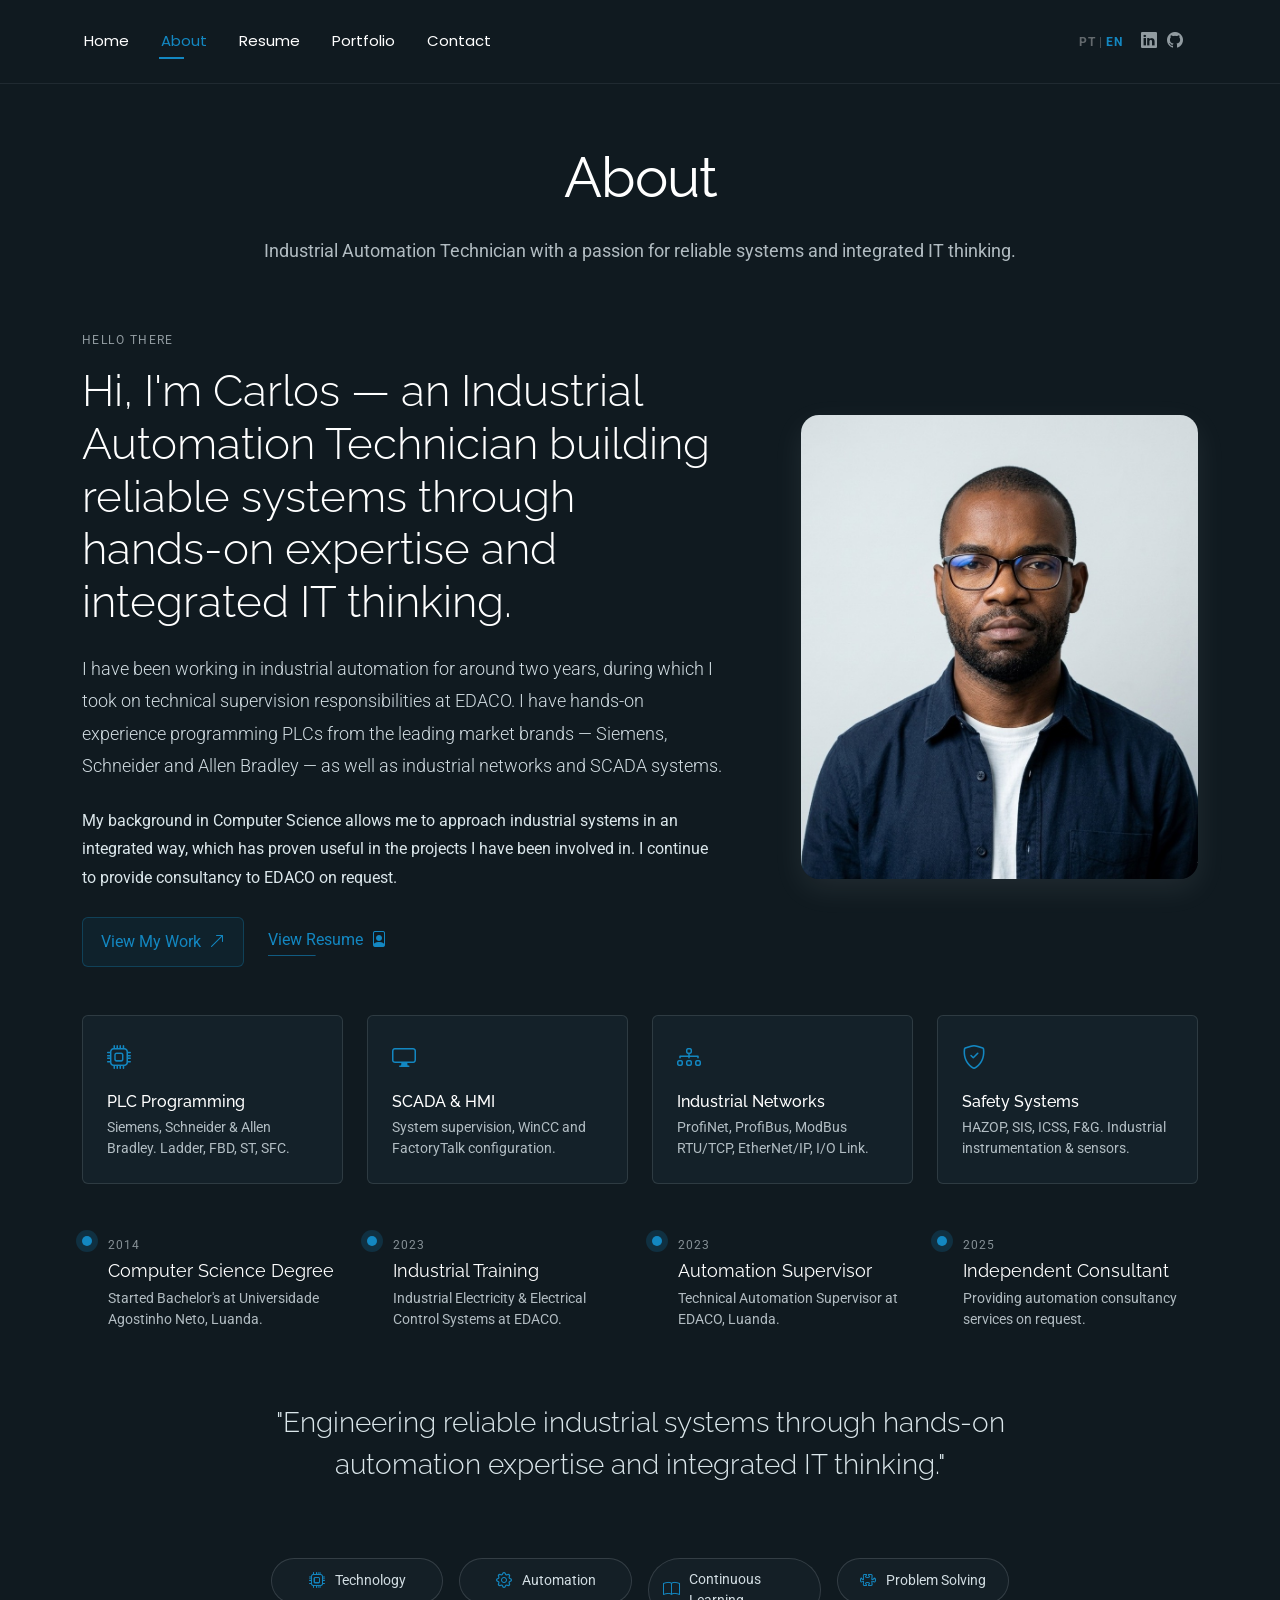
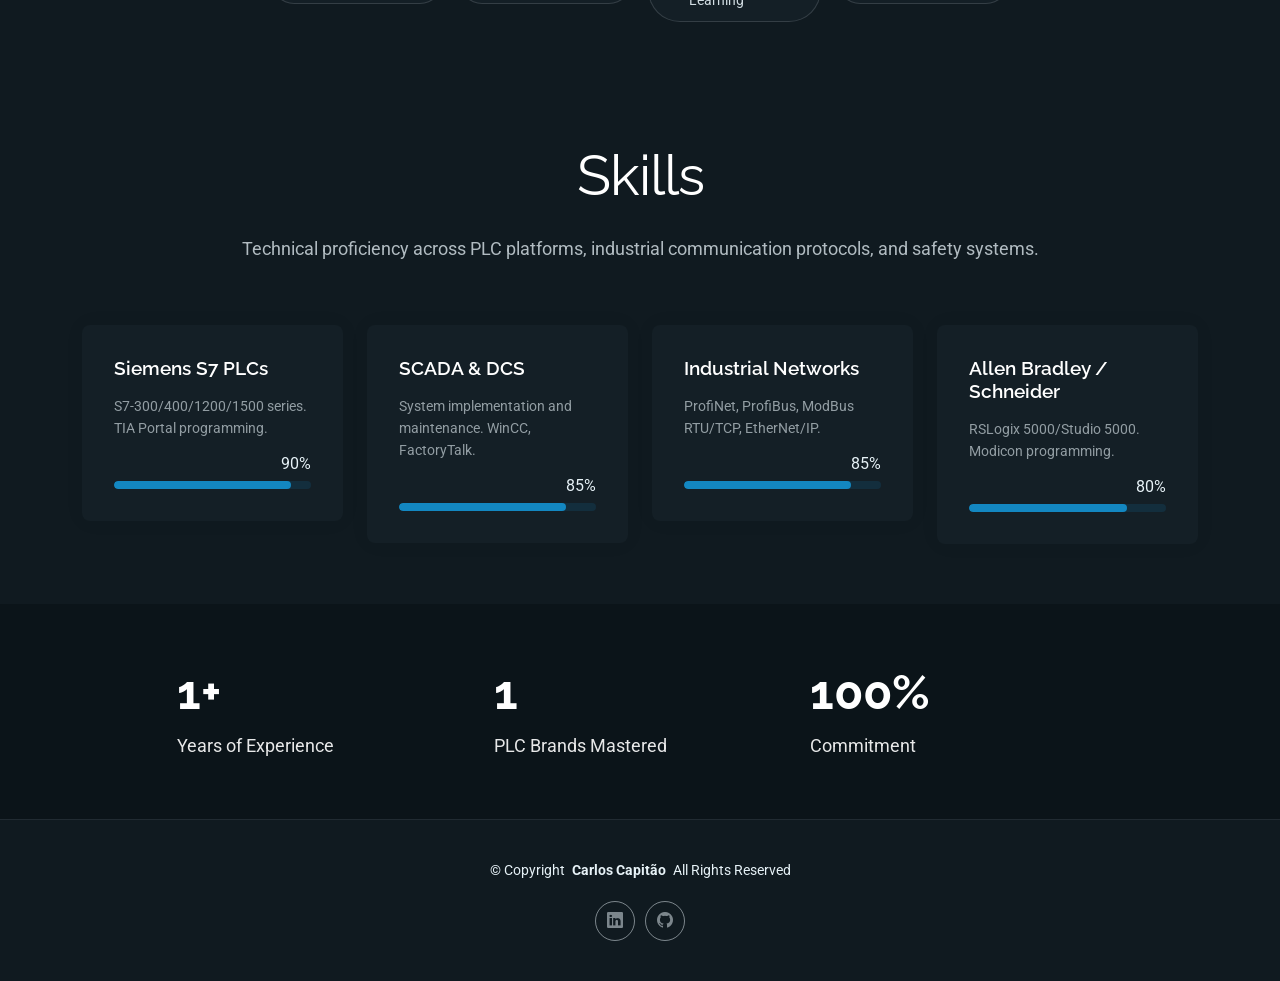
==== commit f1f67d4a: "Remove BootstrapMade credits from all HTML pages" ====
--- a/about.html
+++ b/about.html
@@ -9,7 +9,7 @@
   <meta name="keywords" content="Carlos Capitão, About, Industrial Automation, PLC, SCADA, Luanda">
 
   <!-- Favicons -->
-  <link href="assets/img/favicon.png" rel="icon">
+  <link href="assets/img/profile/carlos-capitao.jpg" rel="icon">
   <link href="assets/img/apple-touch-icon.png" rel="apple-touch-icon">
 
   <!-- Fonts -->
@@ -322,9 +322,6 @@
         <a href="https://linkedin.com/in/carlosccdomingos" target="_blank" rel="noopener"><i class="bi bi-linkedin"></i></a>
         <a href="https://github.com/Carlos18Capitao" target="_blank" rel="noopener"><i class="bi bi-github"></i></a>
       </div>
-      <div class="credits">
-        Designed by <a href="https://bootstrapmade.com/">BootstrapMade</a>
-      </div>
     </div>
 
   </footer>
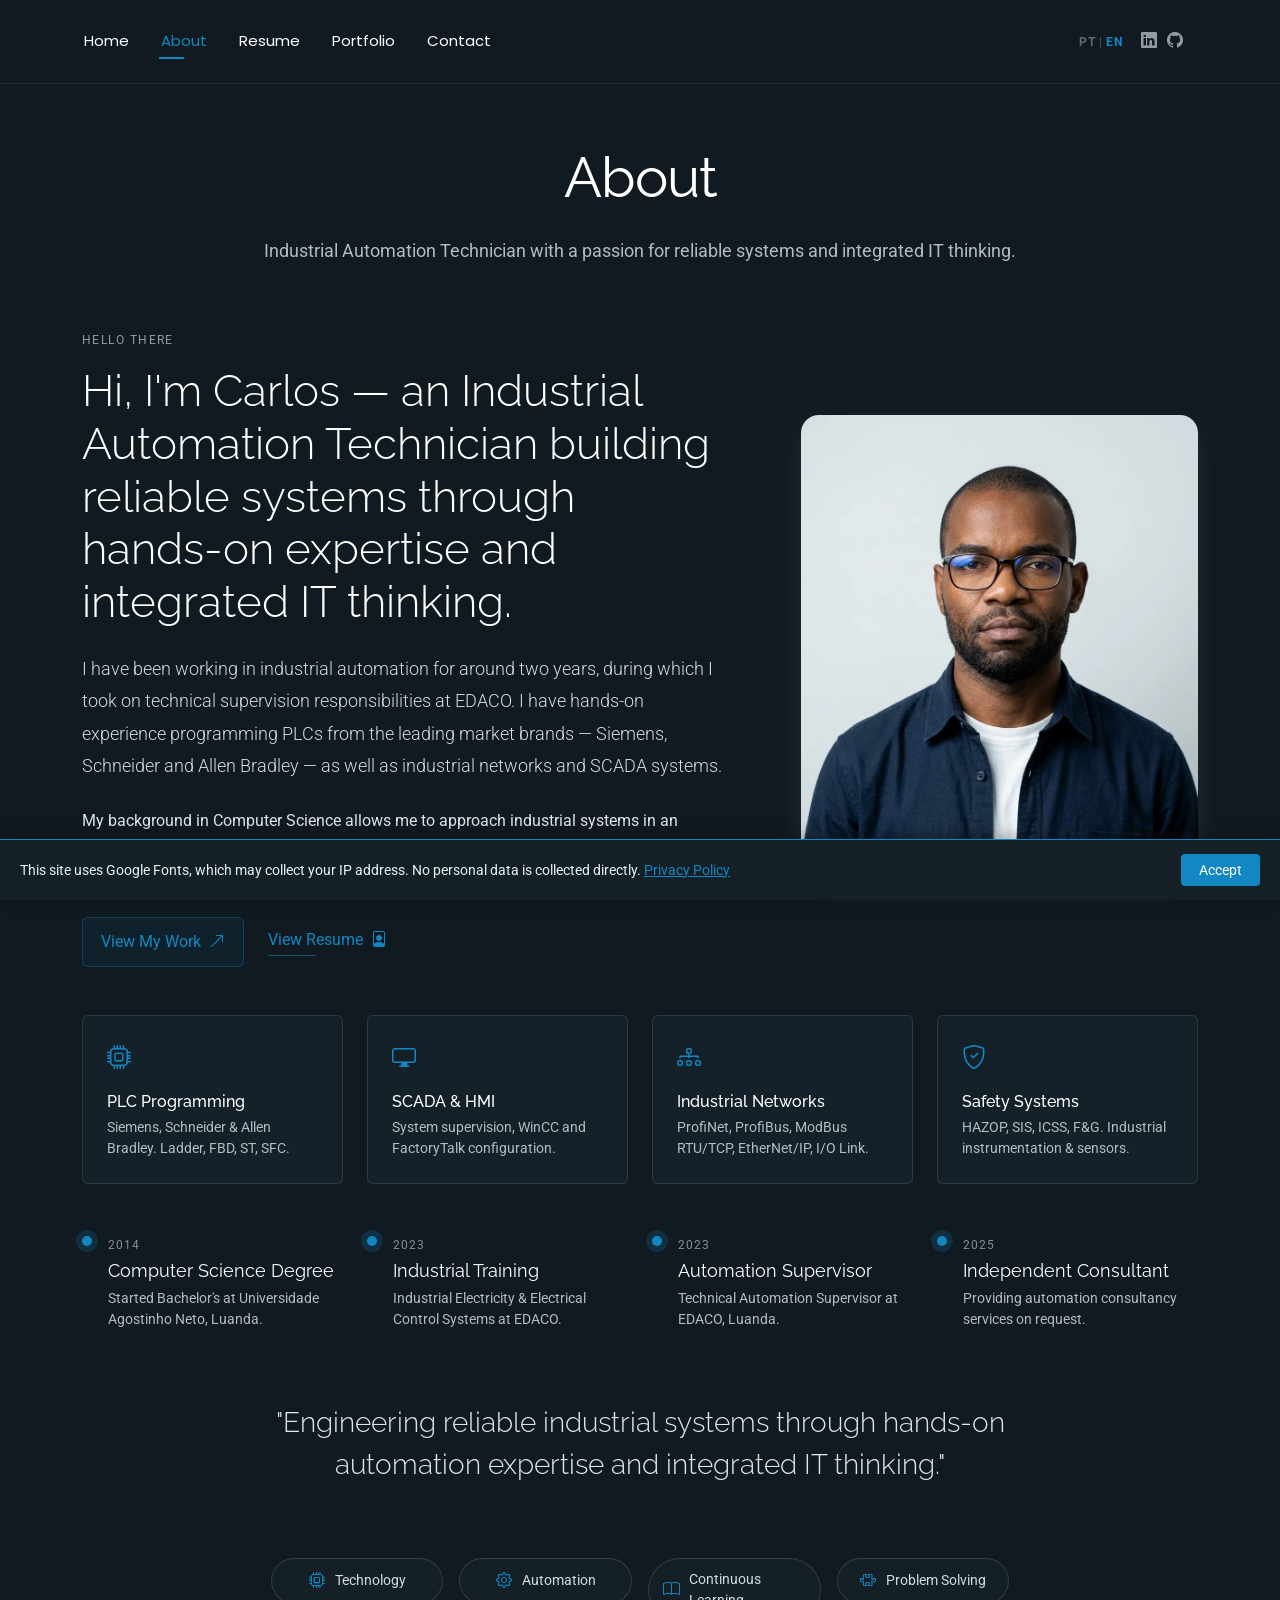
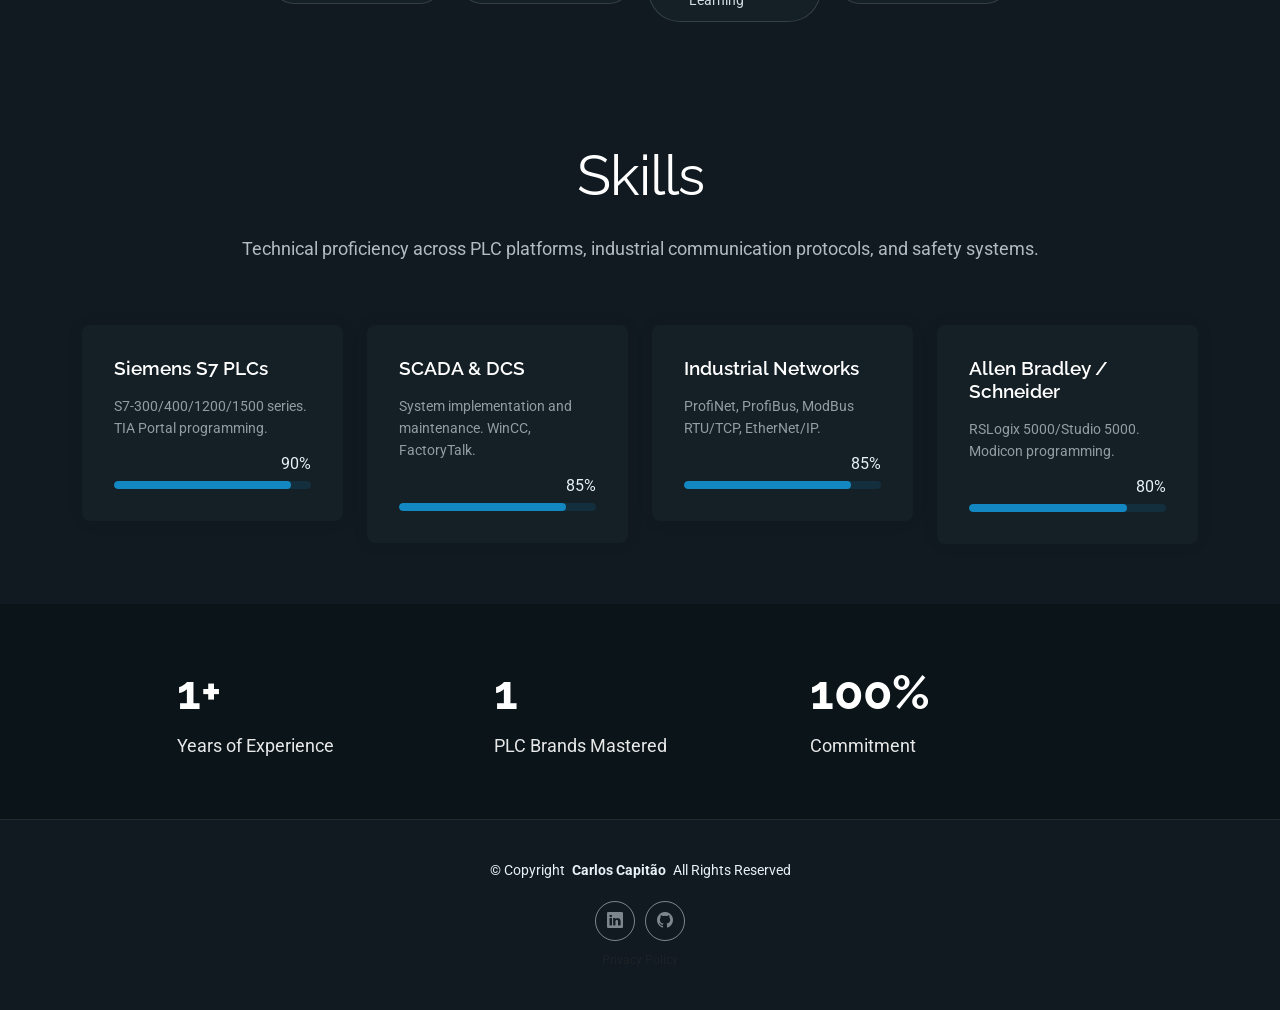
==== commit 250e66bf: "Add Privacy Policy page, robots.txt, and sitemap.xml - Created a new privacy.html file detailing the" ====
--- a/about.html
+++ b/about.html
@@ -7,9 +7,24 @@
   <title>About – Carlos Capitão</title>
   <meta name="description" content="About Carlos Capitão – Industrial Automation Technician based in Luanda, Angola.">
   <meta name="keywords" content="Carlos Capitão, About, Industrial Automation, PLC, SCADA, Luanda">
+  <meta name="robots" content="index, follow">
+  <link rel="canonical" href="https://carloscapitao.cc-computacao.com/about.html">
+
+  <!-- Open Graph -->
+  <meta property="og:title" content="About – Carlos Capitão">
+  <meta property="og:description" content="About Carlos Capitão – Industrial Automation Technician based in Luanda, Angola.">
+  <meta property="og:url" content="https://carloscapitao.cc-computacao.com/about.html">
+  <meta property="og:type" content="website">
+  <meta property="og:image" content="https://carloscapitao.cc-computacao.com/assets/img/profile/carlos-capitao.webp">
+
+  <!-- Twitter Card -->
+  <meta name="twitter:card" content="summary_large_image">
+  <meta name="twitter:title" content="About – Carlos Capitão">
+  <meta name="twitter:description" content="Industrial Automation Technician based in Luanda, Angola.">
+  <meta name="twitter:image" content="https://carloscapitao.cc-computacao.com/assets/img/profile/carlos-capitao.webp">
 
   <!-- Favicons -->
-  <link href="assets/img/profile/carlos-capitao.jpg" rel="icon">
+  <link href="assets/img/profile/carlos-capitao.webp" rel="icon">
   <link href="assets/img/apple-touch-icon.png" rel="apple-touch-icon">
 
   <!-- Fonts -->
@@ -97,7 +112,7 @@
 
           <div class="col-lg-5" data-aos="zoom-in" data-aos-delay="250">
             <figure class="profile-figure text-center text-lg-end">
-              <img src="assets/img/profile/carlos-capitao.jpg" alt="Carlos Capitão" class="img-fluid profile-photo">
+              <img src="assets/img/profile/carlos-capitao.webp" alt="Carlos Capitão" class="img-fluid profile-photo" loading="lazy">
             </figure>
           </div>
         </div>
@@ -322,9 +337,23 @@
         <a href="https://linkedin.com/in/carlosccdomingos" target="_blank" rel="noopener"><i class="bi bi-linkedin"></i></a>
         <a href="https://github.com/Carlos18Capitao" target="_blank" rel="noopener"><i class="bi bi-github"></i></a>
       </div>
+      <div class="text-center mt-2">
+        <a href="privacy.html" class="text-muted small"><span data-en>Privacy Policy</span><span data-pt>Política de Privacidade</span></a>
+      </div>
     </div>
 
   </footer>
+
+  <!-- Cookie Banner -->
+  <div id="cookie-banner" class="hidden">
+    <p>
+      <span data-en>This site uses Google Fonts, which may collect your IP address. No personal data is collected directly. <a href="privacy.html">Privacy Policy</a></span>
+      <span data-pt>Este site utiliza Google Fonts, que pode recolher o seu endereço IP. Nenhum dado pessoal é recolhido diretamente. <a href="privacy.html">Política de Privacidade</a></span>
+    </p>
+    <button id="cookie-accept" class="btn-cookie">
+      <span data-en>Accept</span><span data-pt>Aceitar</span>
+    </button>
+  </div>
 
   <!-- Scroll Top -->
   <a href="#" id="scroll-top" class="scroll-top d-flex align-items-center justify-content-center"><i class="bi bi-arrow-up-short"></i></a>
@@ -333,18 +362,18 @@
   <div id="preloader"></div>
 
   <!-- Vendor JS Files -->
-  <script src="assets/vendor/bootstrap/js/bootstrap.bundle.min.js"></script>
-  <script src="assets/vendor/aos/aos.js"></script>
-  <script src="assets/vendor/typed.js/typed.umd.js"></script>
-  <script src="assets/vendor/waypoints/noframework.waypoints.js"></script>
-  <script src="assets/vendor/purecounter/purecounter_vanilla.js"></script>
-  <script src="assets/vendor/swiper/swiper-bundle.min.js"></script>
-  <script src="assets/vendor/imagesloaded/imagesloaded.pkgd.min.js"></script>
-  <script src="assets/vendor/isotope-layout/isotope.pkgd.min.js"></script>
-  <script src="assets/vendor/glightbox/js/glightbox.min.js"></script>
+  <script src="assets/vendor/bootstrap/js/bootstrap.bundle.min.js" defer></script>
+  <script src="assets/vendor/aos/aos.js" defer></script>
+  <script src="assets/vendor/typed.js/typed.umd.js" defer></script>
+  <script src="assets/vendor/waypoints/noframework.waypoints.js" defer></script>
+  <script src="assets/vendor/purecounter/purecounter_vanilla.js" defer></script>
+  <script src="assets/vendor/swiper/swiper-bundle.min.js" defer></script>
+  <script src="assets/vendor/imagesloaded/imagesloaded.pkgd.min.js" defer></script>
+  <script src="assets/vendor/isotope-layout/isotope.pkgd.min.js" defer></script>
+  <script src="assets/vendor/glightbox/js/glightbox.min.js" defer></script>
 
   <!-- Main JS File -->
-  <script src="assets/js/main.js"></script>
+  <script src="assets/js/main.js" defer></script>
 
 </body>
 
--- a/assets/css/main.css
+++ b/assets/css/main.css
@@ -2896,4 +2896,52 @@
 }
 [data-lang="pt"] .lang-toggle .lang-en {
   color: rgba(255, 255, 255, 0.35);
+}
+
+/*--------------------------------------------------------------
+# Cookie Banner
+--------------------------------------------------------------*/
+#cookie-banner {
+  position: fixed;
+  bottom: 0;
+  left: 0;
+  right: 0;
+  z-index: 9999;
+  background: var(--surface-color, #1a1a2e);
+  border-top: 1px solid var(--accent-color, #1387c1);
+  padding: 14px 20px;
+  display: flex;
+  align-items: center;
+  justify-content: center;
+  gap: 16px;
+  flex-wrap: wrap;
+  box-shadow: 0 -2px 16px rgba(0,0,0,0.3);
+}
+#cookie-banner p {
+  margin: 0;
+  font-size: 0.85rem;
+  color: var(--default-color, #cdd9e5);
+  flex: 1;
+  min-width: 200px;
+}
+#cookie-banner a {
+  color: var(--accent-color, #1387c1);
+  text-decoration: underline;
+}
+#cookie-banner .btn-cookie {
+  background: var(--accent-color, #1387c1);
+  color: #fff;
+  border: none;
+  border-radius: 4px;
+  padding: 6px 18px;
+  font-size: 0.85rem;
+  cursor: pointer;
+  white-space: nowrap;
+  transition: opacity 0.2s;
+}
+#cookie-banner .btn-cookie:hover {
+  opacity: 0.85;
+}
+#cookie-banner.hidden {
+  display: none;
 }
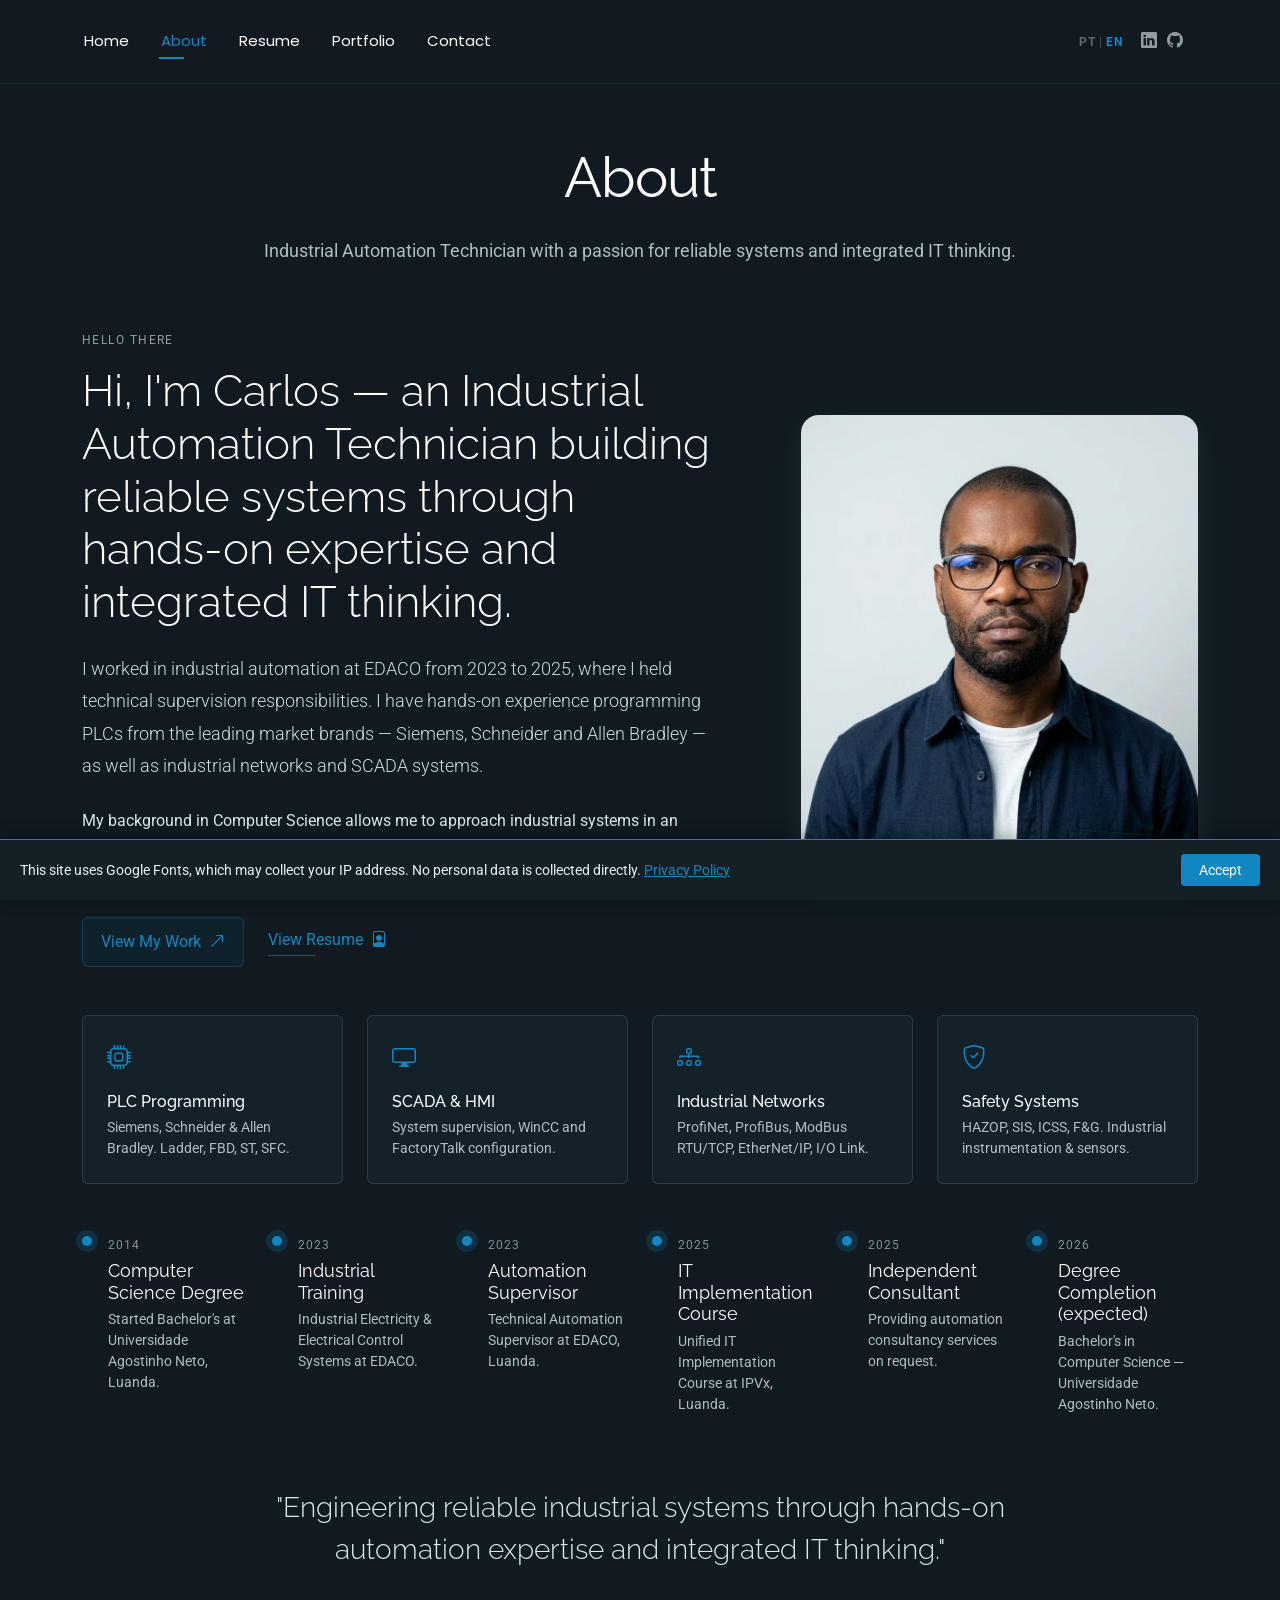
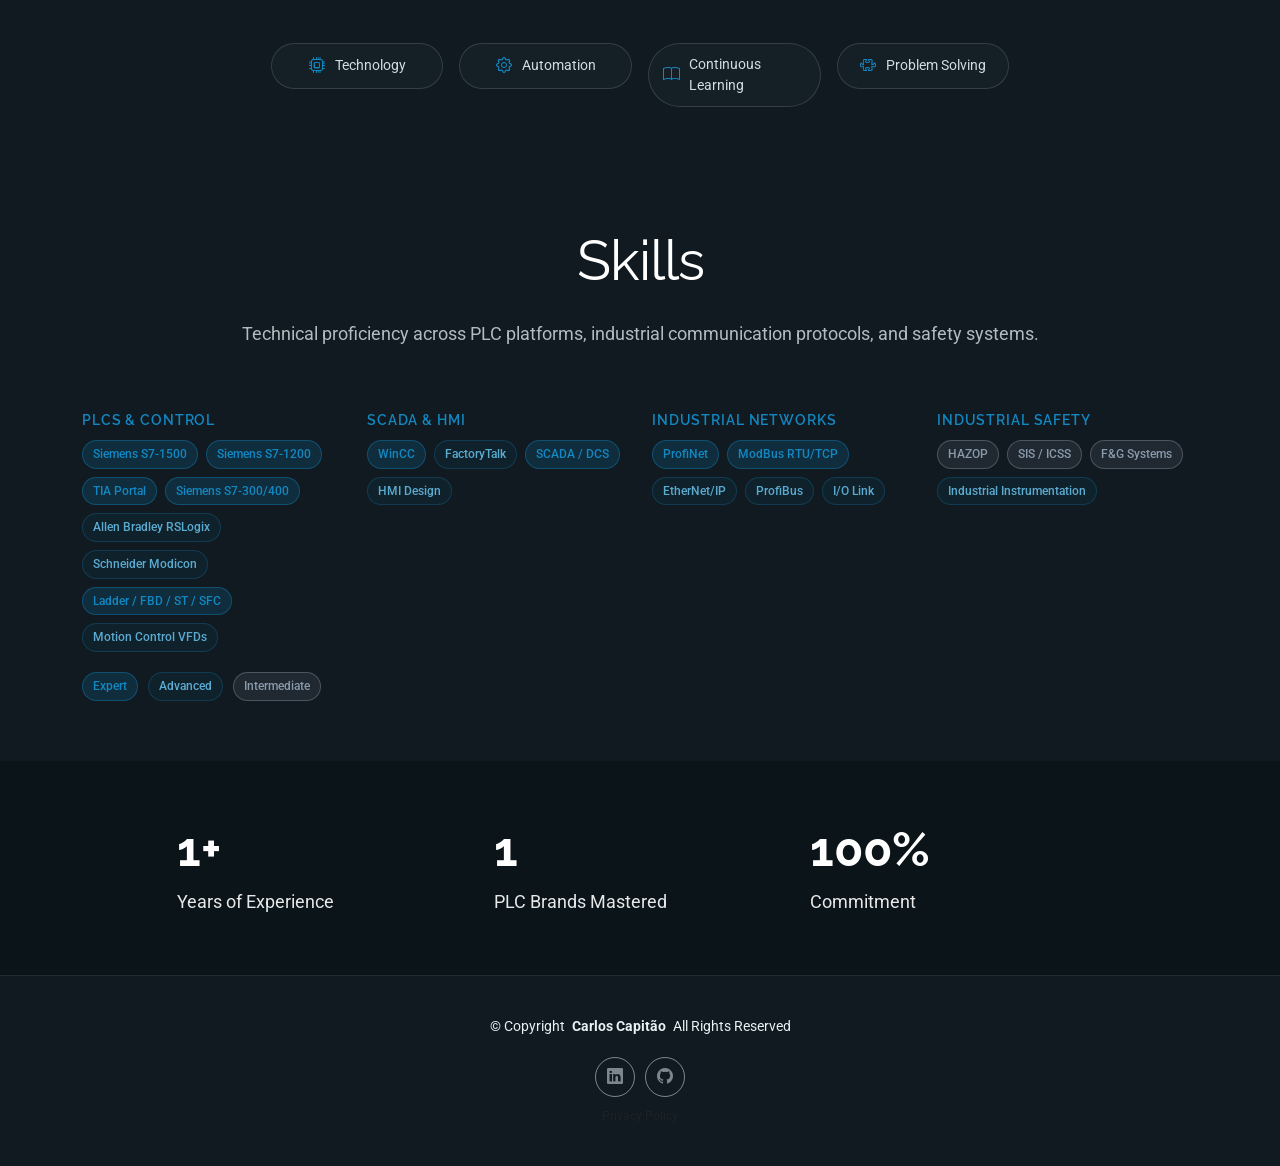
==== commit dc80ed7b: "Refactor code structure for improved readability and maintainability" ====
--- a/about.html
+++ b/about.html
@@ -26,6 +26,7 @@
   <!-- Favicons -->
   <link href="assets/img/profile/carlos-capitao.webp" rel="icon">
   <link href="assets/img/apple-touch-icon.png" rel="apple-touch-icon">
+  <link rel="preload" as="image" href="assets/img/profile/carlos-capitao.webp">
 
   <!-- Fonts -->
   <link href="https://fonts.googleapis.com" rel="preconnect">
@@ -91,8 +92,8 @@
                 <span data-pt>Olá, sou o Carlos — Técnico de Automação Industrial que constrói sistemas fiáveis com experiência prática e visão integrada de TI.</span>
               </h2>
               <p class="lead">
-                <span data-en>I have been working in industrial automation for around two years, during which I took on technical supervision responsibilities at EDACO. I have hands-on experience programming PLCs from the leading market brands — Siemens, Schneider and Allen Bradley — as well as industrial networks and SCADA systems.</span>
-                <span data-pt>Trabalho em automação industrial há cerca de dois anos, durante os quais assumi responsabilidades de supervisão técnica na EDACO. Tenho experiência prática na programação de PLCs das principais marcas do mercado — Siemens, Schneider e Allen Bradley — bem como em redes industriais e sistemas SCADA.</span>
+                <span data-en>I worked in industrial automation at EDACO from 2023 to 2025, where I held technical supervision responsibilities. I have hands-on experience programming PLCs from the leading market brands — Siemens, Schneider and Allen Bradley — as well as industrial networks and SCADA systems.</span>
+                <span data-pt>Trabalhei em automação industrial na EDACO de 2023 a 2025, onde assumi responsabilidades de supervisão técnica. Tenho experiência prática na programação de PLCs das principais marcas do mercado — Siemens, Schneider e Allen Bradley — bem como em redes industriais e sistemas SCADA.</span>
               </p>
               <p>
                 <span data-en>My background in Computer Science allows me to approach industrial systems in an integrated way, which has proven useful in the projects I have been involved in. I continue to provide consultancy to EDACO on request.</span>
@@ -156,7 +157,7 @@
         <!-- Journey Timeline -->
         <div class="mb-5">
           <div class="row g-4">
-            <div class="col-md-6 col-lg-3" data-aos="fade-up" data-aos-delay="120">
+            <div class="col-md-4 col-lg-2" data-aos="fade-up" data-aos-delay="100">
               <article class="timeline-item">
                 <span class="dot"></span>
                 <time>2014</time>
@@ -164,7 +165,7 @@
                 <p><span data-en>Started Bachelor's at Universidade Agostinho Neto, Luanda.</span><span data-pt>Início da Licenciatura na Universidade Agostinho Neto, Luanda.</span></p>
               </article>
             </div>
-            <div class="col-md-6 col-lg-3" data-aos="fade-up" data-aos-delay="180">
+            <div class="col-md-4 col-lg-2" data-aos="fade-up" data-aos-delay="150">
               <article class="timeline-item">
                 <span class="dot"></span>
                 <time>2023</time>
@@ -172,7 +173,7 @@
                 <p><span data-en>Industrial Electricity &amp; Electrical Control Systems at EDACO.</span><span data-pt>Eletricidade Industrial e Sistemas de Controlo Elétrico na EDACO.</span></p>
               </article>
             </div>
-            <div class="col-md-6 col-lg-3" data-aos="fade-up" data-aos-delay="240">
+            <div class="col-md-4 col-lg-2" data-aos="fade-up" data-aos-delay="200">
               <article class="timeline-item">
                 <span class="dot"></span>
                 <time>2023</time>
@@ -180,12 +181,28 @@
                 <p><span data-en>Technical Automation Supervisor at EDACO, Luanda.</span><span data-pt>Supervisor Técnico de Automação na EDACO, Luanda.</span></p>
               </article>
             </div>
-            <div class="col-md-6 col-lg-3" data-aos="fade-up" data-aos-delay="300">
+            <div class="col-md-4 col-lg-2" data-aos="fade-up" data-aos-delay="250">
+              <article class="timeline-item">
+                <span class="dot"></span>
+                <time>2025</time>
+                <h4><span data-en>IT Implementation Course</span><span data-pt>Curso de TI — IPVx</span></h4>
+                <p><span data-en>Unified IT Implementation Course at IPVx, Luanda.</span><span data-pt>Curso de Implementação Unificada de TI no IPVx, Luanda.</span></p>
+              </article>
+            </div>
+            <div class="col-md-4 col-lg-2" data-aos="fade-up" data-aos-delay="300">
               <article class="timeline-item">
                 <span class="dot"></span>
                 <time>2025</time>
                 <h4><span data-en>Independent Consultant</span><span data-pt>Consultor Independente</span></h4>
                 <p><span data-en>Providing automation consultancy services on request.</span><span data-pt>Prestação de serviços de consultoria em automação sob pedido.</span></p>
+              </article>
+            </div>
+            <div class="col-md-4 col-lg-2" data-aos="fade-up" data-aos-delay="350">
+              <article class="timeline-item">
+                <span class="dot"></span>
+                <time>2026</time>
+                <h4><span data-en>Degree Completion (expected)</span><span data-pt>Conclusão da Licenciatura (previsto)</span></h4>
+                <p><span data-en>Bachelor's in Computer Science — Universidade Agostinho Neto.</span><span data-pt>Licenciatura em Ciências da Computação — Universidade Agostinho Neto.</span></p>
               </article>
             </div>
           </div>
@@ -245,52 +262,64 @@
 
       <div class="container" data-aos="fade-up" data-aos-delay="100">
 
-        <div class="row g-4 skills-animation">
-
-          <div class="col-md-6 col-lg-3" data-aos="fade-up" data-aos-delay="100">
-            <div class="skill-box">
-              <h3>Siemens S7 PLCs</h3>
-              <p><span data-en>S7-300/400/1200/1500 series. TIA Portal programming.</span><span data-pt>Série S7-300/400/1200/1500. Programação em TIA Portal.</span></p>
-              <span class="text-end d-block">90%</span>
-              <div class="progress">
-                <div class="progress-bar" role="progressbar" aria-valuenow="90" aria-valuemin="0" aria-valuemax="100"></div>
-              </div>
-            </div>
-          </div>
-
-          <div class="col-md-6 col-lg-3" data-aos="fade-up" data-aos-delay="200">
-            <div class="skill-box">
-              <h3>SCADA &amp; DCS</h3>
-              <p><span data-en>System implementation and maintenance. WinCC, FactoryTalk.</span><span data-pt>Implementação e manutenção de sistemas. WinCC, FactoryTalk.</span></p>
-              <span class="text-end d-block">85%</span>
-              <div class="progress">
-                <div class="progress-bar" role="progressbar" aria-valuenow="85" aria-valuemin="0" aria-valuemax="100"></div>
-              </div>
-            </div>
-          </div>
-
-          <div class="col-md-6 col-lg-3" data-aos="fade-up" data-aos-delay="300">
-            <div class="skill-box">
-              <h3><span data-en>Industrial Networks</span><span data-pt>Redes Industriais</span></h3>
-              <p>ProfiNet, ProfiBus, ModBus RTU/TCP, EtherNet/IP.</p>
-              <span class="text-end d-block">85%</span>
-              <div class="progress">
-                <div class="progress-bar" role="progressbar" aria-valuenow="85" aria-valuemin="0" aria-valuemax="100"></div>
-              </div>
-            </div>
-          </div>
-
-          <div class="col-md-6 col-lg-3" data-aos="fade-up" data-aos-delay="400">
-            <div class="skill-box">
-              <h3>Allen Bradley / Schneider</h3>
-              <p><span data-en>RSLogix 5000/Studio 5000. Modicon programming.</span><span data-pt>RSLogix 5000/Studio 5000. Programação Modicon.</span></p>
-              <span class="text-end d-block">80%</span>
-              <div class="progress">
-                <div class="progress-bar" role="progressbar" aria-valuenow="80" aria-valuemin="0" aria-valuemax="100"></div>
-              </div>
-            </div>
-          </div>
-
+        <div class="skills-grid">
+
+          <!-- PLCs & Controlo -->
+          <div class="skill-group">
+            <h4><span data-en>PLCs &amp; Control</span><span data-pt>PLCs &amp; Controlo</span></h4>
+            <div class="skill-tags">
+              <span class="tag tag-expert">Siemens S7-1500</span>
+              <span class="tag tag-expert">Siemens S7-1200</span>
+              <span class="tag tag-expert">TIA Portal</span>
+              <span class="tag tag-expert">Siemens S7-300/400</span>
+              <span class="tag tag-advanced">Allen Bradley RSLogix</span>
+              <span class="tag tag-advanced">Schneider Modicon</span>
+              <span class="tag tag-expert">Ladder / FBD / ST / SFC</span>
+              <span class="tag tag-advanced"><span data-en>Motion Control VFDs</span><span data-pt>Motion Control VFDs</span></span>
+            </div>
+          </div>
+
+          <!-- SCADA & HMI -->
+          <div class="skill-group">
+            <h4>SCADA &amp; HMI</h4>
+            <div class="skill-tags">
+              <span class="tag tag-expert">WinCC</span>
+              <span class="tag tag-advanced">FactoryTalk</span>
+              <span class="tag tag-expert">SCADA / DCS</span>
+              <span class="tag tag-advanced">HMI Design</span>
+            </div>
+          </div>
+
+          <!-- Redes Industriais -->
+          <div class="skill-group">
+            <h4><span data-en>Industrial Networks</span><span data-pt>Redes Industriais</span></h4>
+            <div class="skill-tags">
+              <span class="tag tag-expert">ProfiNet</span>
+              <span class="tag tag-expert">ModBus RTU/TCP</span>
+              <span class="tag tag-advanced">EtherNet/IP</span>
+              <span class="tag tag-advanced">ProfiBus</span>
+              <span class="tag tag-advanced">I/O Link</span>
+            </div>
+          </div>
+
+          <!-- Segurança Industrial -->
+          <div class="skill-group">
+            <h4><span data-en>Industrial Safety</span><span data-pt>Segurança Industrial</span></h4>
+            <div class="skill-tags">
+              <span class="tag tag-intermediate">HAZOP</span>
+              <span class="tag tag-intermediate">SIS / ICSS</span>
+              <span class="tag tag-intermediate">F&amp;G Systems</span>
+              <span class="tag tag-advanced"><span data-en>Industrial Instrumentation</span><span data-pt>Instrumentação Industrial</span></span>
+            </div>
+          </div>
+
+        </div>
+
+        <!-- Legend -->
+        <div class="skills-legend" data-aos="fade-up" data-aos-delay="200">
+          <span class="tag tag-expert"><span data-en>Expert</span><span data-pt>Especialista</span></span>
+          <span class="tag tag-advanced"><span data-en>Advanced</span><span data-pt>Avançado</span></span>
+          <span class="tag tag-intermediate"><span data-en>Intermediate</span><span data-pt>Intermédio</span></span>
         </div>
 
       </div>
--- a/assets/css/main.css
+++ b/assets/css/main.css
@@ -2944,4 +2944,190 @@
 }
 #cookie-banner.hidden {
   display: none;
+}
+
+/*--------------------------------------------------------------
+# Download CV Button
+--------------------------------------------------------------*/
+.btn-download {
+  display: inline-flex;
+  align-items: center;
+  gap: 6px;
+  padding: 10px 22px;
+  border: 2px solid var(--accent-color);
+  color: var(--accent-color);
+  border-radius: 4px;
+  font-size: 0.9rem;
+  font-weight: 500;
+  text-decoration: none;
+  transition: background 0.2s, color 0.2s;
+}
+.btn-download:hover {
+  background: var(--accent-color);
+  color: #fff;
+}
+
+/*--------------------------------------------------------------
+# Hero Brands Line
+--------------------------------------------------------------*/
+.brands-line {
+  font-size: 0.88rem;
+  opacity: 0.8;
+  margin-top: -6px;
+  margin-bottom: 12px;
+  letter-spacing: 0.02em;
+}
+
+/*--------------------------------------------------------------
+# Download CV Bar (resume page)
+--------------------------------------------------------------*/
+.download-cv-bar {
+  padding: 16px 0 8px;
+}
+
+/*--------------------------------------------------------------
+# Skills Chips (about page - Skills Section)
+--------------------------------------------------------------*/
+.skills-grid {
+  display: grid;
+  grid-template-columns: repeat(auto-fit, minmax(220px, 1fr));
+  gap: 24px;
+}
+.skill-group h4 {
+  font-size: 0.9rem;
+  font-weight: 600;
+  text-transform: uppercase;
+  letter-spacing: 0.06em;
+  color: var(--accent-color);
+  margin-bottom: 12px;
+}
+.skill-tags {
+  display: flex;
+  flex-wrap: wrap;
+  gap: 8px;
+}
+.tag {
+  display: inline-block;
+  padding: 4px 10px;
+  border-radius: 20px;
+  font-size: 0.78rem;
+  font-weight: 500;
+  white-space: nowrap;
+}
+.tag-expert {
+  background: rgba(19, 135, 193, 0.18);
+  color: #1387c1;
+  border: 1px solid rgba(19, 135, 193, 0.4);
+}
+.tag-advanced {
+  background: rgba(19, 135, 193, 0.08);
+  color: #5baad0;
+  border: 1px solid rgba(19, 135, 193, 0.25);
+}
+.tag-intermediate {
+  background: rgba(180, 180, 200, 0.1);
+  color: #8899aa;
+  border: 1px solid rgba(180, 180, 200, 0.3);
+}
+.skills-legend {
+  display: flex;
+  gap: 10px;
+  flex-wrap: wrap;
+  margin-top: 20px;
+  font-size: 0.78rem;
+  opacity: 0.85;
+}
+
+/*--------------------------------------------------------------
+# Portfolio Card Description
+--------------------------------------------------------------*/
+.portfolio-description {
+  font-size: 0.82rem;
+  line-height: 1.5;
+  color: var(--default-color, #cdd9e5);
+  opacity: 0.8;
+  margin: 6px 0 8px;
+  display: -webkit-box;
+  -webkit-line-clamp: 3;
+  -webkit-box-orient: vertical;
+  overflow: hidden;
+}
+
+/*--------------------------------------------------------------
+# Skills Table (resume page)
+--------------------------------------------------------------*/
+.skills-table {
+  width: 100%;
+  border-collapse: separate;
+  border-spacing: 0;
+  font-size: 0.87rem;
+}
+.skills-table th {
+  background: rgba(19, 135, 193, 0.12);
+  color: var(--accent-color);
+  font-weight: 600;
+  font-size: 0.8rem;
+  text-transform: uppercase;
+  letter-spacing: 0.05em;
+  padding: 10px 14px;
+  border-bottom: 2px solid rgba(19, 135, 193, 0.3);
+}
+.skills-table td {
+  padding: 7px 14px;
+  border-bottom: 1px solid rgba(255,255,255,0.06);
+  vertical-align: top;
+  color: var(--default-color, #cdd9e5);
+}
+.skills-table tr:last-child td {
+  border-bottom: none;
+}
+
+/*--------------------------------------------------------------
+# Contact Form
+--------------------------------------------------------------*/
+.contact-form .form-control {
+  background: rgba(255,255,255,0.05);
+  border: 1px solid rgba(255,255,255,0.12);
+  color: var(--default-color, #cdd9e5);
+  border-radius: 4px;
+  padding: 10px 14px;
+  font-size: 0.9rem;
+}
+.contact-form .form-control:focus {
+  border-color: var(--accent-color);
+  box-shadow: 0 0 0 2px rgba(19,135,193,0.2);
+  background: rgba(255,255,255,0.07);
+  color: var(--default-color, #cdd9e5);
+  outline: none;
+}
+.contact-form .form-control::placeholder {
+  opacity: 0.5;
+}
+.contact-form label {
+  font-size: 0.82rem;
+  font-weight: 500;
+  letter-spacing: 0.03em;
+  margin-bottom: 4px;
+  color: var(--default-color, #cdd9e5);
+  opacity: 0.8;
+}
+.contact-form .btn-submit {
+  background: var(--accent-color);
+  color: #fff;
+  border: none;
+  border-radius: 4px;
+  padding: 10px 28px;
+  font-size: 0.9rem;
+  font-weight: 500;
+  cursor: pointer;
+  transition: opacity 0.2s;
+}
+.contact-form .btn-submit:hover {
+  opacity: 0.85;
+}
+.contact-form-title {
+  font-size: 1.1rem;
+  font-weight: 600;
+  margin-bottom: 20px;
+  color: var(--heading-color, #fff);
 }
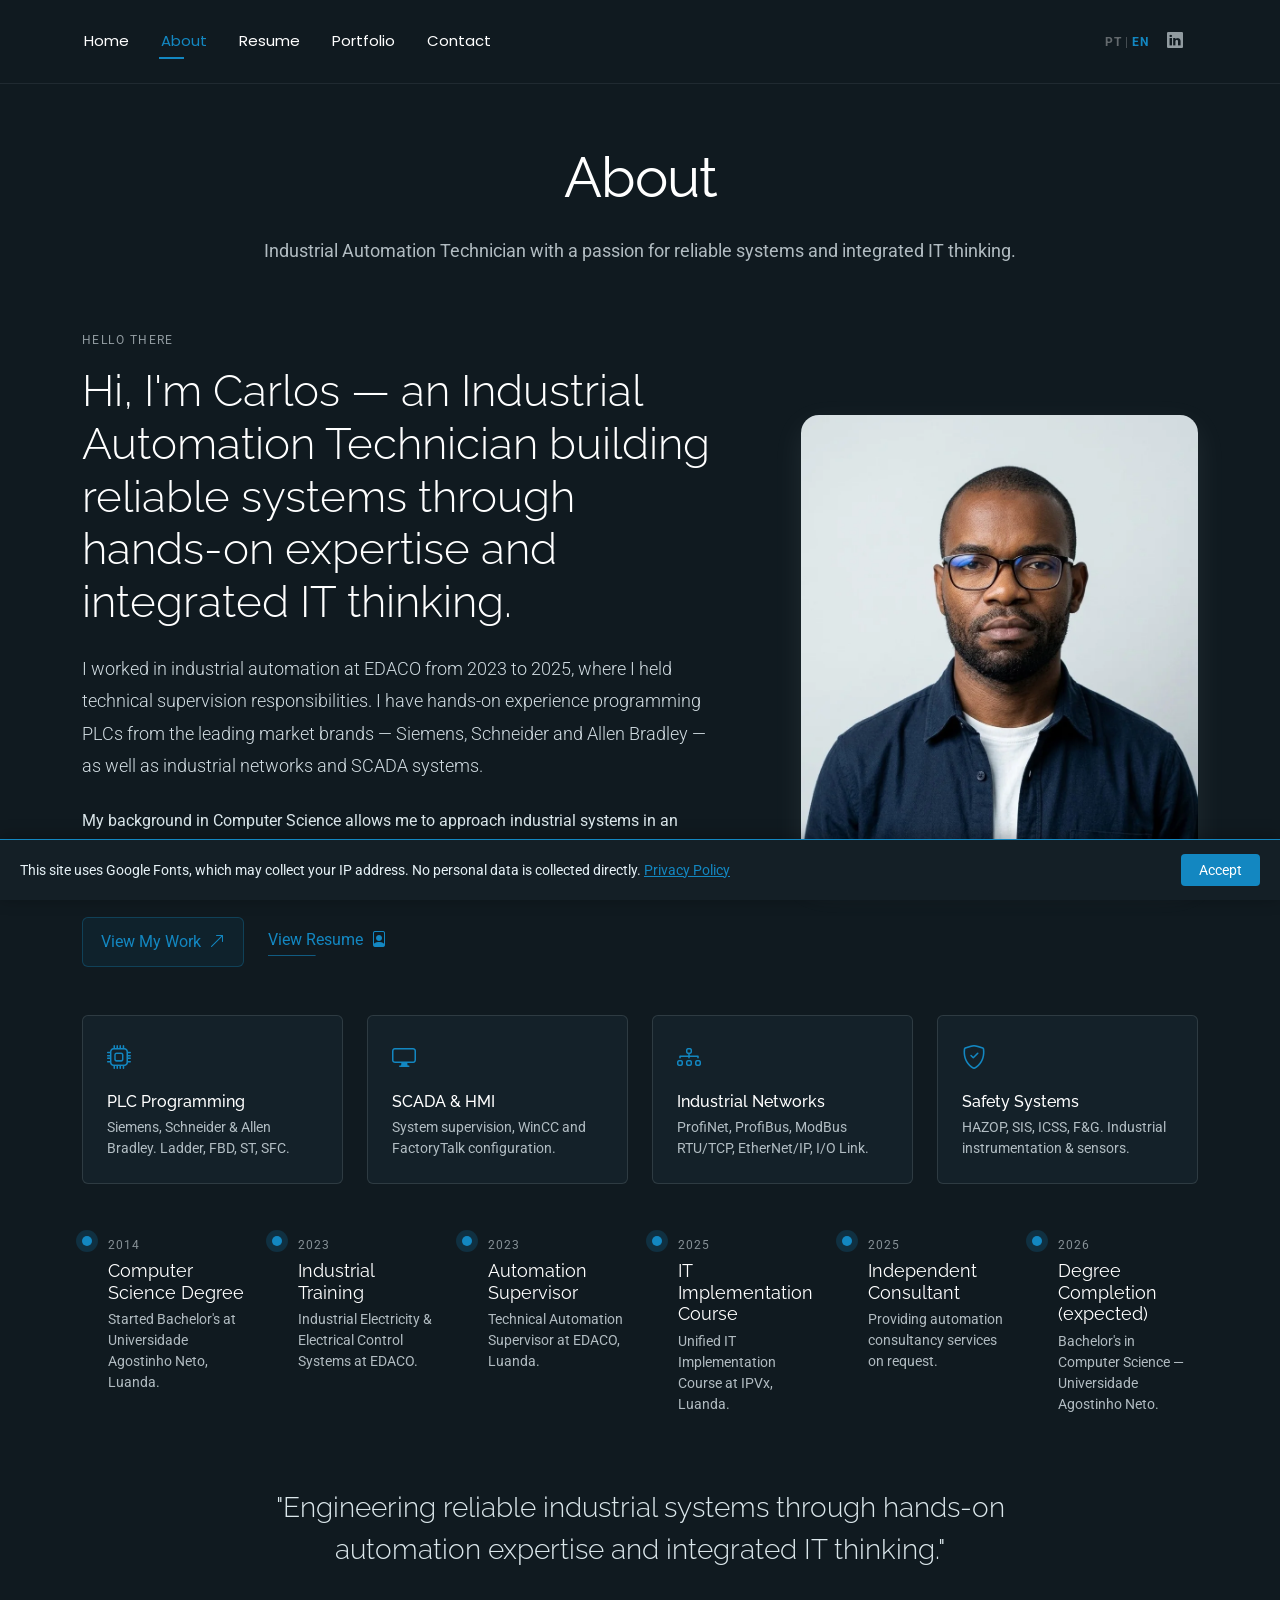
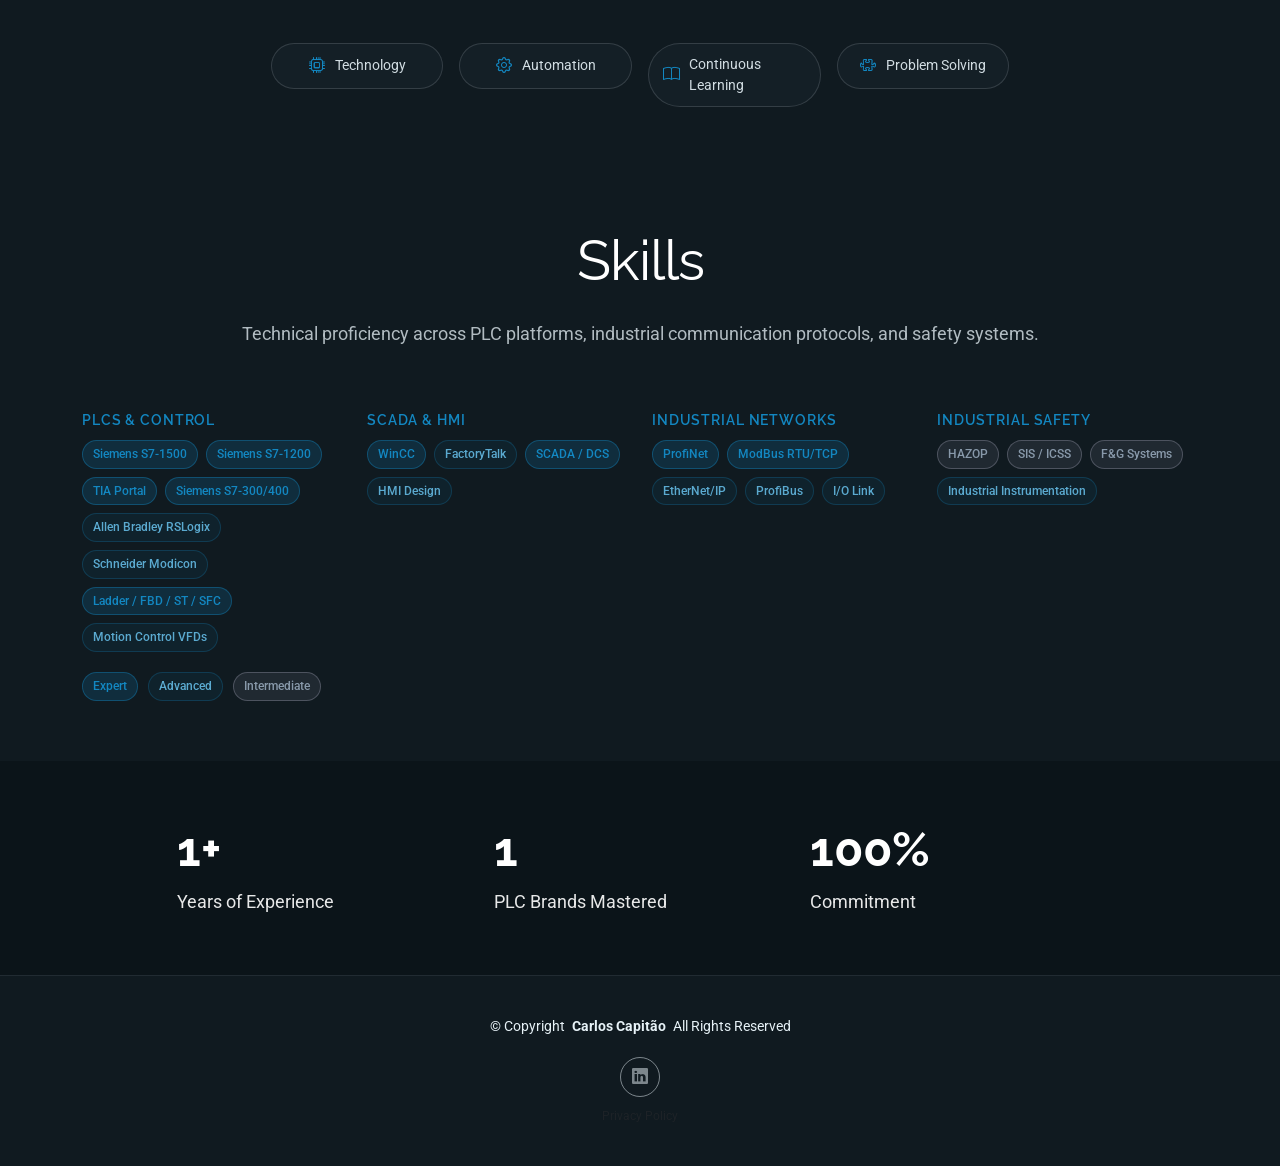
==== commit 447b29ee: "Remove GitHub links from multiple HTML pages and delete unused image assets" ====
--- a/about.html
+++ b/about.html
@@ -63,7 +63,7 @@
       <div class="header-social-links">
         <button class="lang-toggle" onclick="toggleLang()"><span class="lang-pt">PT</span><span class="lang-sep"> | </span><span class="lang-en">EN</span></button>
         <a href="https://linkedin.com/in/carlosccdomingos" class="linkedin" target="_blank" rel="noopener"><i class="bi bi-linkedin"></i></a>
-        <a href="https://github.com/Carlos18Capitao" class="github" target="_blank" rel="noopener"><i class="bi bi-github"></i></a>
+
       </div>
 
     </div>
@@ -364,7 +364,7 @@
       </div>
       <div class="social-links d-flex justify-content-center">
         <a href="https://linkedin.com/in/carlosccdomingos" target="_blank" rel="noopener"><i class="bi bi-linkedin"></i></a>
-        <a href="https://github.com/Carlos18Capitao" target="_blank" rel="noopener"><i class="bi bi-github"></i></a>
+
       </div>
       <div class="text-center mt-2">
         <a href="privacy.html" class="text-muted small"><span data-en>Privacy Policy</span><span data-pt>Política de Privacidade</span></a>
--- a/assets/css/main.css
+++ b/assets/css/main.css
@@ -3130,4 +3130,327 @@
   font-weight: 600;
   margin-bottom: 20px;
   color: var(--heading-color, #fff);
+}
+
+/* Text accent helper */
+.text-accent {
+  color: var(--accent-color);
+}
+
+/*--------------------------------------------------------------
+# Página de Detalhe de Projeto (projeto-eta.html e futuras)
+--------------------------------------------------------------*/
+.project-detail-page {
+  padding-top: 2rem;
+  padding-bottom: 4rem;
+}
+
+/* Breadcrumb */
+.project-breadcrumb {
+  margin-bottom: 1.5rem;
+  font-size: 0.88rem;
+}
+.project-breadcrumb a {
+  color: var(--accent-color);
+  text-decoration: none;
+  opacity: 0.85;
+  display: inline-flex;
+  align-items: center;
+  gap: 6px;
+  transition: opacity 0.2s;
+}
+.project-breadcrumb a:hover {
+  opacity: 1;
+}
+
+/* Badges */
+.project-badges {
+  display: flex;
+  flex-wrap: wrap;
+  gap: 8px;
+  margin-bottom: 1.25rem;
+}
+.project-badge {
+  background: rgba(19, 135, 193, 0.15);
+  color: var(--accent-color);
+  border: 1px solid rgba(19, 135, 193, 0.35);
+  padding: 4px 12px;
+  border-radius: 20px;
+  font-size: 0.78rem;
+  font-weight: 500;
+}
+
+/* Project title */
+.project-title {
+  font-size: 2rem;
+  font-weight: 700;
+  line-height: 1.25;
+  margin-bottom: 2rem;
+  color: var(--heading-color);
+}
+@media (max-width: 768px) {
+  .project-title { font-size: 1.5rem; }
+}
+
+/* Cover image */
+.project-cover-img {
+  width: 100%;
+  max-height: 480px;
+  object-fit: cover;
+  border-radius: 8px;
+  margin-bottom: 2rem;
+  border: 1px solid rgba(255,255,255,0.06);
+}
+
+/* Meta grid (4 colunas) */
+.project-meta-grid {
+  display: grid;
+  grid-template-columns: repeat(auto-fit, minmax(130px, 1fr));
+  gap: 1rem;
+  padding: 1.25rem 1.5rem;
+  background: var(--surface-color);
+  border-radius: 8px;
+  border: 1px solid rgba(255,255,255,0.06);
+}
+.meta-item {
+  display: flex;
+  flex-direction: column;
+  gap: 4px;
+}
+.meta-label {
+  font-size: 0.72rem;
+  text-transform: uppercase;
+  letter-spacing: 0.06em;
+  color: var(--default-color);
+  opacity: 0.5;
+  font-weight: 600;
+}
+.meta-value {
+  font-size: 0.92rem;
+  font-weight: 500;
+  color: var(--default-color);
+}
+
+/* Secções genéricas */
+.project-section {
+  padding: 2.5rem 0;
+  border-top: 1px solid rgba(255,255,255,0.07);
+}
+.project-section h2 {
+  font-size: 1.35rem;
+  font-weight: 700;
+  margin-bottom: 1.25rem;
+  color: var(--heading-color);
+}
+.project-section p {
+  color: var(--default-color);
+  opacity: 0.85;
+  line-height: 1.7;
+}
+
+/* Grid das 4 camadas da solução */
+.solution-grid {
+  display: grid;
+  grid-template-columns: repeat(auto-fit, minmax(220px, 1fr));
+  gap: 1.25rem;
+  margin-top: 1.5rem;
+}
+.solution-card {
+  background: var(--surface-color);
+  border: 1px solid rgba(255,255,255,0.06);
+  border-radius: 8px;
+  padding: 1.25rem;
+}
+.solution-number {
+  font-size: 2rem;
+  font-weight: 700;
+  color: var(--accent-color);
+  opacity: 0.25;
+  line-height: 1;
+  margin-bottom: 0.5rem;
+}
+.solution-card h3 {
+  font-size: 0.95rem;
+  font-weight: 600;
+  margin-bottom: 0.75rem;
+  color: var(--accent-color);
+}
+.solution-card ul {
+  list-style: none;
+  padding: 0;
+  margin: 0;
+  font-size: 0.85rem;
+  color: var(--default-color);
+  opacity: 0.8;
+}
+.solution-card ul li {
+  padding: 0.3rem 0 0.3rem 1rem;
+  position: relative;
+}
+.solution-card ul li::before {
+  content: "·";
+  position: absolute;
+  left: 0;
+  color: var(--accent-color);
+  font-weight: 700;
+}
+
+/* Fluxo do processo */
+.process-flow {
+  display: flex;
+  flex-wrap: wrap;
+  align-items: flex-start;
+  gap: 6px;
+  margin-top: 1.5rem;
+}
+.process-step {
+  flex: 1;
+  min-width: 90px;
+  text-align: center;
+  padding: 1rem 0.5rem;
+  background: rgba(19, 135, 193, 0.08);
+  border: 1px solid rgba(19, 135, 193, 0.2);
+  border-radius: 8px;
+}
+.step-number {
+  font-size: 1.25rem;
+  font-weight: 700;
+  color: var(--accent-color);
+  margin-bottom: 0.4rem;
+}
+.step-label {
+  font-size: 0.78rem;
+  font-weight: 600;
+  color: var(--heading-color);
+  margin-bottom: 0.35rem;
+  line-height: 1.3;
+}
+.step-desc {
+  font-size: 0.7rem;
+  color: var(--default-color);
+  opacity: 0.65;
+  line-height: 1.4;
+}
+.process-arrow {
+  align-self: center;
+  font-size: 1rem;
+  color: var(--accent-color);
+  opacity: 0.5;
+  flex-shrink: 0;
+}
+@media (max-width: 768px) {
+  .process-flow { flex-direction: column; }
+  .process-arrow { transform: rotate(90deg); align-self: center; }
+  .process-step { width: 100%; }
+}
+
+/* Tabela de tecnologias */
+.project-tech-table {
+  width: 100%;
+  border-collapse: collapse;
+  font-size: 0.88rem;
+}
+.project-tech-table th,
+.project-tech-table td {
+  padding: 10px 14px;
+  text-align: left;
+  border-bottom: 1px solid rgba(255,255,255,0.07);
+  color: var(--default-color);
+}
+.project-tech-table thead th {
+  background: var(--surface-color);
+  font-weight: 600;
+  font-size: 0.78rem;
+  text-transform: uppercase;
+  letter-spacing: 0.05em;
+  color: var(--accent-color);
+  border-bottom: 2px solid rgba(19, 135, 193, 0.3);
+}
+.project-tech-table tbody tr:hover {
+  background: rgba(255,255,255,0.03);
+}
+
+/* Tech tags na página de projeto */
+.project-tech-tags {
+  display: flex;
+  flex-wrap: wrap;
+  gap: 8px;
+  margin-top: 1rem;
+}
+
+/* Grid de resultados */
+.results-grid {
+  display: grid;
+  grid-template-columns: repeat(auto-fit, minmax(200px, 1fr));
+  gap: 1.25rem;
+  margin-top: 1.5rem;
+}
+.result-card {
+  background: var(--surface-color);
+  border: 1px solid rgba(255,255,255,0.06);
+  border-radius: 8px;
+  padding: 1.25rem;
+}
+.result-icon {
+  font-size: 1.75rem;
+  margin-bottom: 0.75rem;
+}
+.result-card h4 {
+  font-size: 0.95rem;
+  font-weight: 600;
+  margin-bottom: 0.5rem;
+  color: var(--heading-color);
+}
+.result-card p {
+  font-size: 0.83rem;
+  color: var(--default-color);
+  opacity: 0.7;
+  line-height: 1.55;
+  margin: 0;
+}
+
+/* Equipa */
+.team-list {
+  display: flex;
+  flex-direction: column;
+  gap: 0;
+  margin-bottom: 1rem;
+}
+.team-member {
+  display: flex;
+  flex-wrap: wrap;
+  align-items: baseline;
+  gap: 10px;
+  font-size: 0.92rem;
+  padding: 10px 0;
+  border-bottom: 1px solid rgba(255,255,255,0.06);
+  color: var(--default-color);
+}
+.team-member--highlight .member-name {
+  font-weight: 700;
+  color: var(--accent-color);
+}
+.member-role {
+  font-size: 0.8rem;
+  color: var(--default-color);
+  opacity: 0.6;
+}
+.supervisor-line {
+  font-size: 0.88rem;
+  color: var(--default-color);
+  opacity: 0.75;
+  margin-top: 0.75rem;
+}
+
+/* Navegação final */
+.project-nav-section {
+  display: flex;
+  flex-wrap: wrap;
+  align-items: center;
+  justify-content: space-between;
+  gap: 1rem;
+}
+.project-download,
+.project-back-nav {
+  display: flex;
 }
